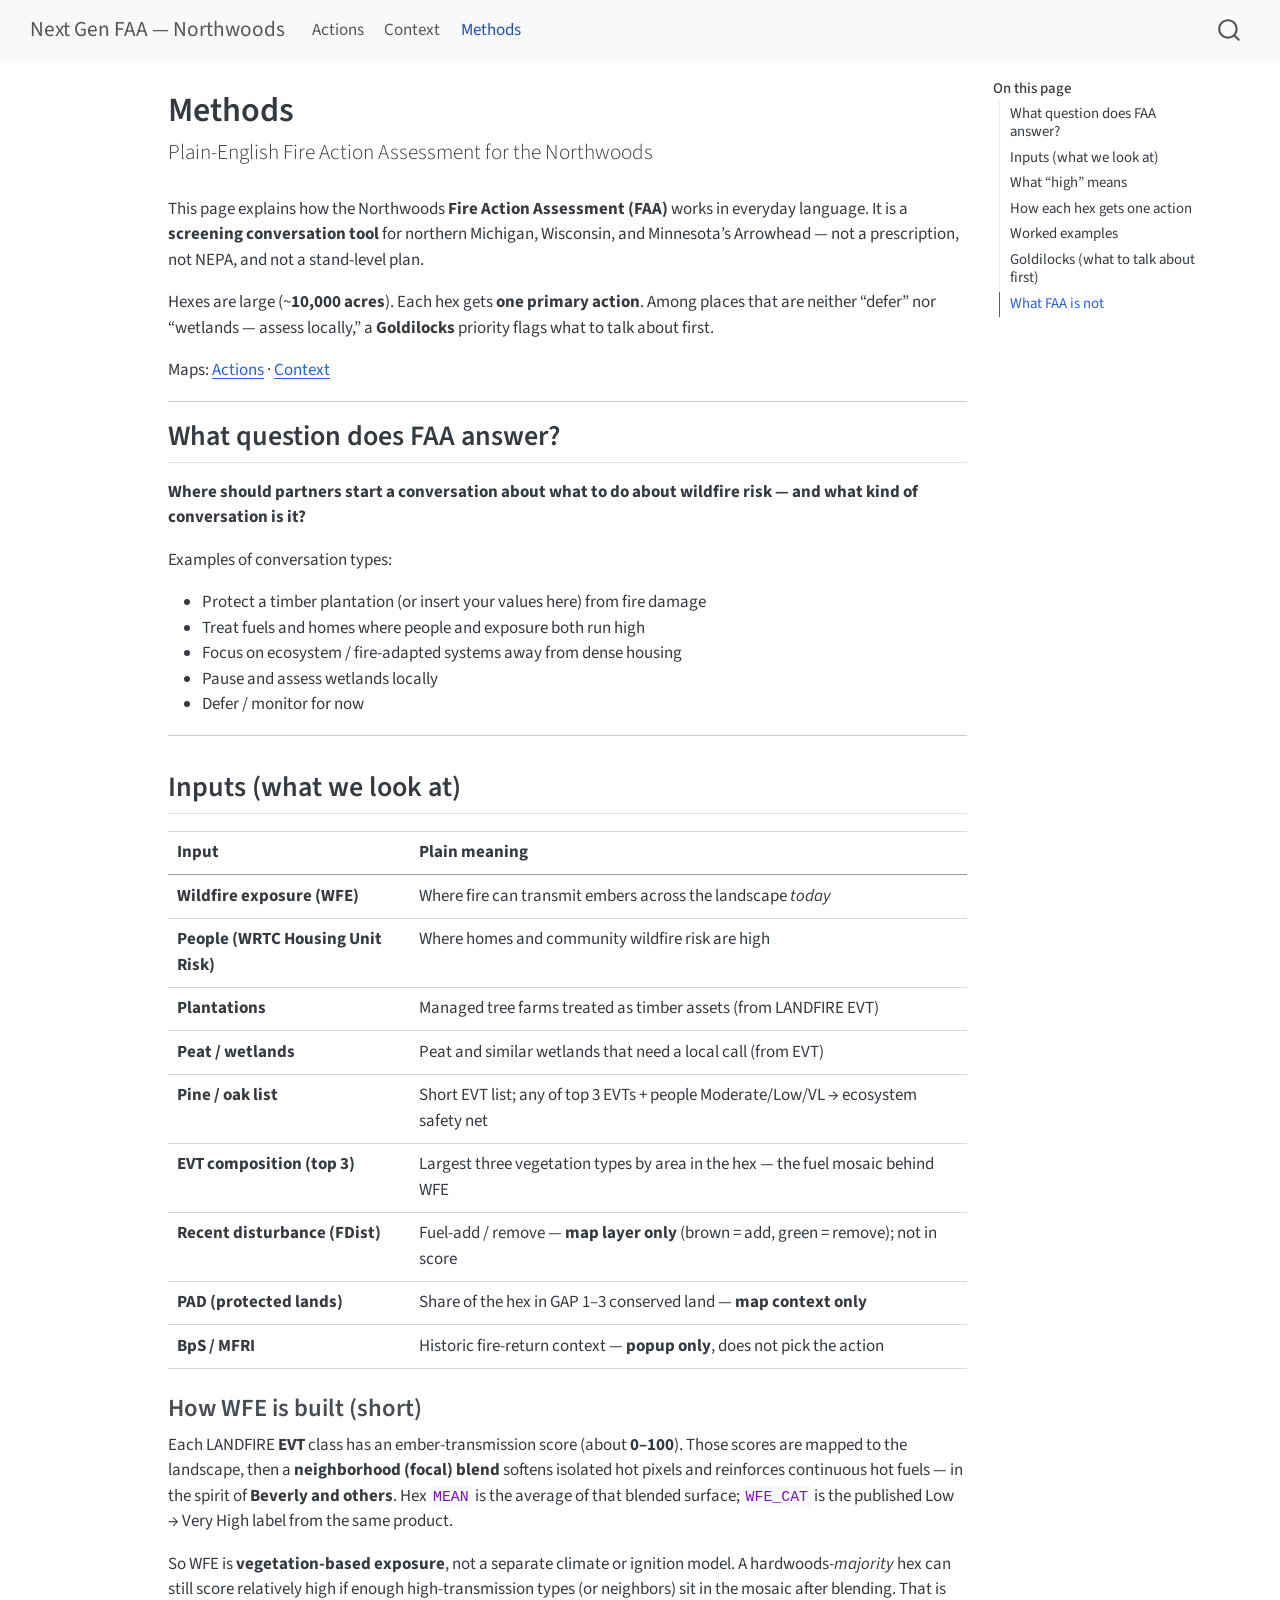
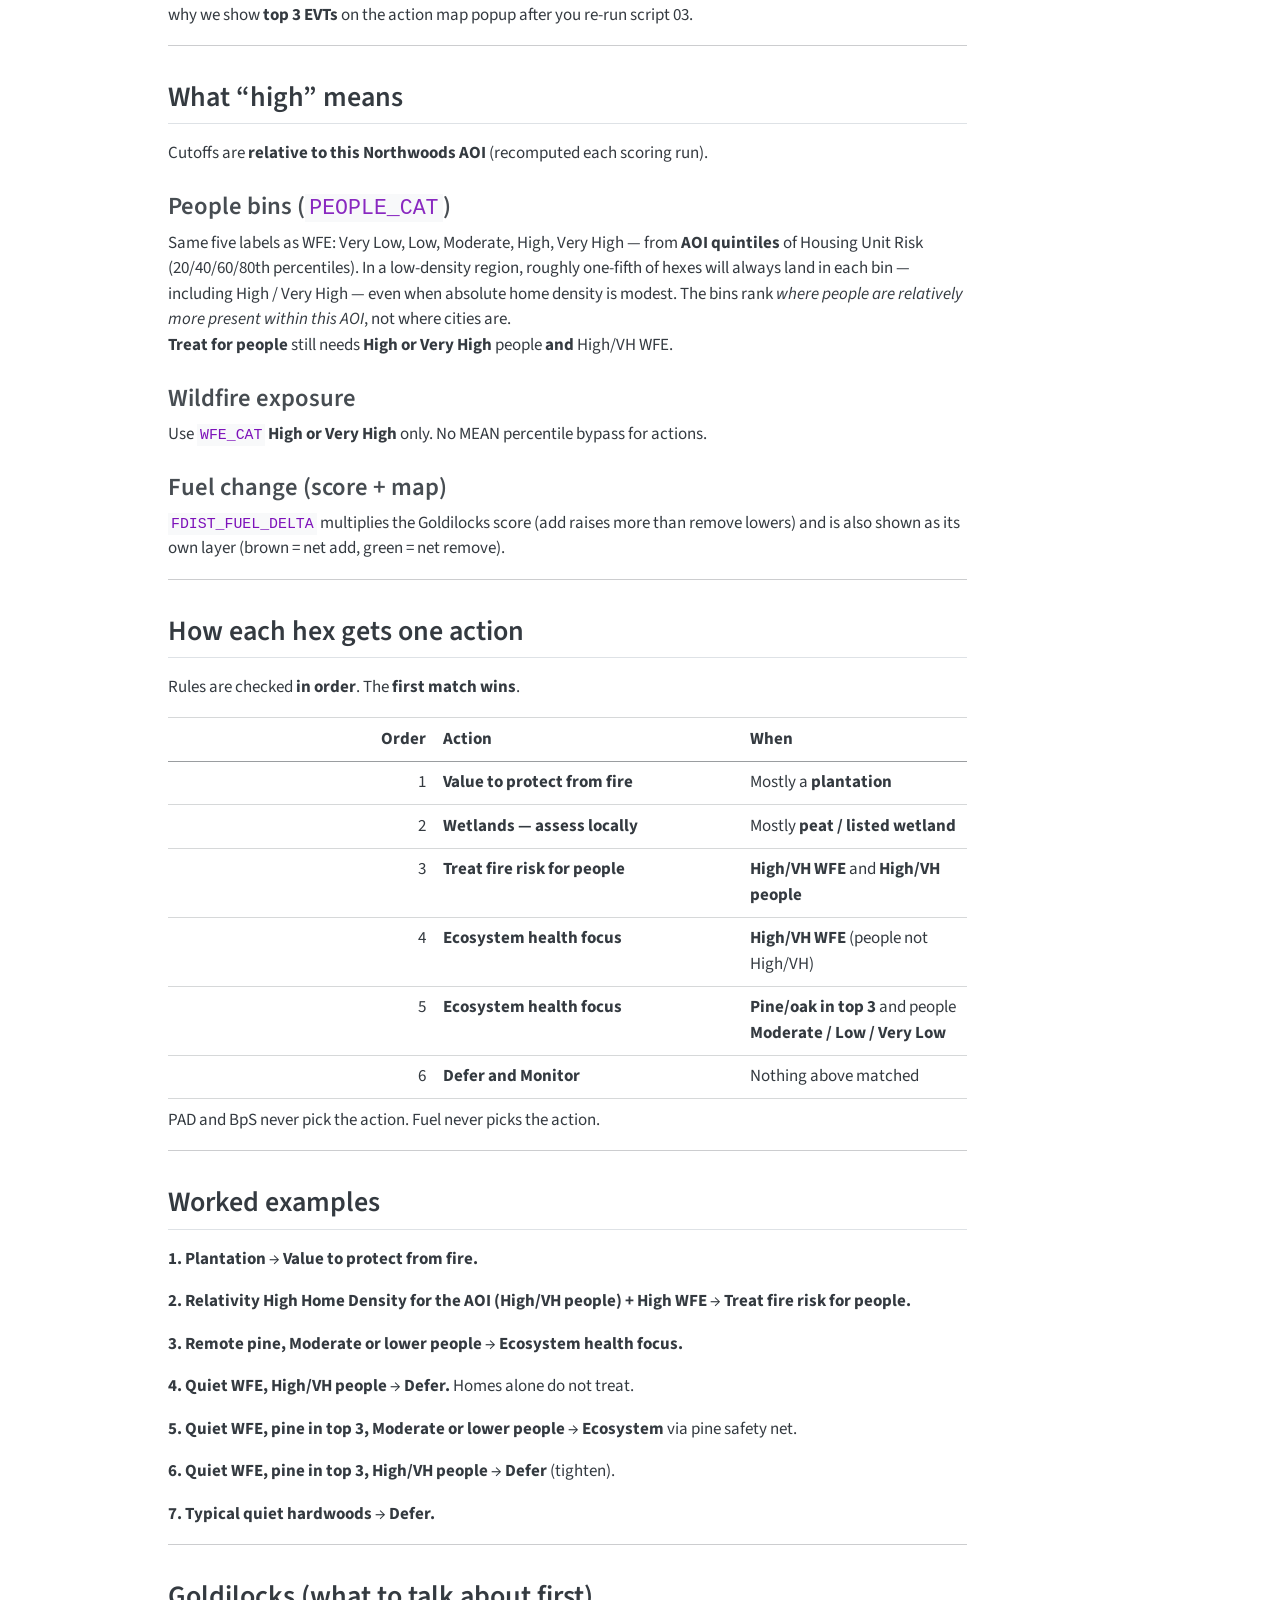
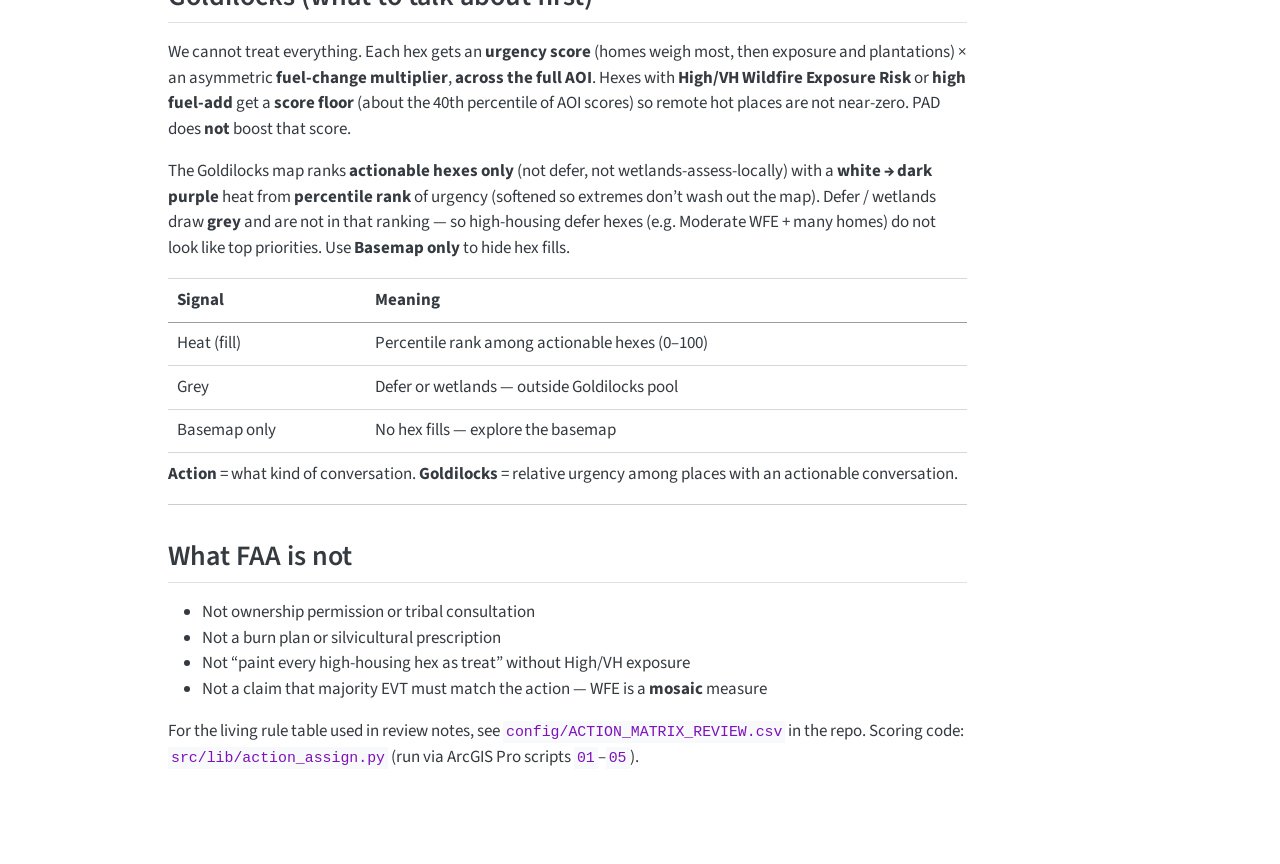
==== docs/methods.html @ 4092bc6d "reorganized so qmd are in root" ====
<!DOCTYPE html>
<html xmlns="http://www.w3.org/1999/xhtml" lang="en" xml:lang="en"><head>

<meta charset="utf-8">
<meta name="generator" content="quarto-1.6.42">

<meta name="viewport" content="width=device-width, initial-scale=1.0, user-scalable=yes">


<title>Methods – Next Gen FAA — Northwoods</title>
<style>
code{white-space: pre-wrap;}
span.smallcaps{font-variant: small-caps;}
div.columns{display: flex; gap: min(4vw, 1.5em);}
div.column{flex: auto; overflow-x: auto;}
div.hanging-indent{margin-left: 1.5em; text-indent: -1.5em;}
ul.task-list{list-style: none;}
ul.task-list li input[type="checkbox"] {
  width: 0.8em;
  margin: 0 0.8em 0.2em -1em; /* quarto-specific, see https://github.com/quarto-dev/quarto-cli/issues/4556 */ 
  vertical-align: middle;
}
</style>


<script src="site_libs/quarto-nav/quarto-nav.js"></script>
<script src="site_libs/quarto-nav/headroom.min.js"></script>
<script src="site_libs/clipboard/clipboard.min.js"></script>
<script src="site_libs/quarto-search/autocomplete.umd.js"></script>
<script src="site_libs/quarto-search/fuse.min.js"></script>
<script src="site_libs/quarto-search/quarto-search.js"></script>
<meta name="quarto:offset" content="./">
<script src="site_libs/quarto-html/quarto.js"></script>
<script src="site_libs/quarto-html/popper.min.js"></script>
<script src="site_libs/quarto-html/tippy.umd.min.js"></script>
<script src="site_libs/quarto-html/anchor.min.js"></script>
<link href="site_libs/quarto-html/tippy.css" rel="stylesheet">
<link href="site_libs/quarto-html/quarto-syntax-highlighting-2f5df379a58b258e96c21c0638c20c03.css" rel="stylesheet" id="quarto-text-highlighting-styles">
<script src="site_libs/bootstrap/bootstrap.min.js"></script>
<link href="site_libs/bootstrap/bootstrap-icons.css" rel="stylesheet">
<link href="site_libs/bootstrap/bootstrap-bfe3204ae6465dc13537b870931e3b84.min.css" rel="stylesheet" append-hash="true" id="quarto-bootstrap" data-mode="light">
<script id="quarto-search-options" type="application/json">{
  "location": "navbar",
  "copy-button": false,
  "collapse-after": 3,
  "panel-placement": "end",
  "type": "overlay",
  "limit": 50,
  "keyboard-shortcut": [
    "f",
    "/",
    "s"
  ],
  "show-item-context": false,
  "language": {
    "search-no-results-text": "No results",
    "search-matching-documents-text": "matching documents",
    "search-copy-link-title": "Copy link to search",
    "search-hide-matches-text": "Hide additional matches",
    "search-more-match-text": "more match in this document",
    "search-more-matches-text": "more matches in this document",
    "search-clear-button-title": "Clear",
    "search-text-placeholder": "",
    "search-detached-cancel-button-title": "Cancel",
    "search-submit-button-title": "Submit",
    "search-label": "Search"
  }
}</script>


<link rel="stylesheet" href="styles.css">
</head>

<body class="nav-fixed">

<div id="quarto-search-results"></div>
  <header id="quarto-header" class="headroom fixed-top">
    <nav class="navbar navbar-expand-lg " data-bs-theme="dark">
      <div class="navbar-container container-fluid">
      <div class="navbar-brand-container mx-auto">
    <a class="navbar-brand" href="./index.html">
    <span class="navbar-title">Next Gen FAA — Northwoods</span>
    </a>
  </div>
            <div id="quarto-search" class="" title="Search"></div>
          <button class="navbar-toggler" type="button" data-bs-toggle="collapse" data-bs-target="#navbarCollapse" aria-controls="navbarCollapse" role="menu" aria-expanded="false" aria-label="Toggle navigation" onclick="if (window.quartoToggleHeadroom) { window.quartoToggleHeadroom(); }">
  <span class="navbar-toggler-icon"></span>
</button>
          <div class="collapse navbar-collapse" id="navbarCollapse">
            <ul class="navbar-nav navbar-nav-scroll me-auto">
  <li class="nav-item">
    <a class="nav-link" href="./index.html"> 
<span class="menu-text">Actions</span></a>
  </li>  
  <li class="nav-item">
    <a class="nav-link" href="./context.html"> 
<span class="menu-text">Context</span></a>
  </li>  
  <li class="nav-item">
    <a class="nav-link active" href="./methods.html" aria-current="page"> 
<span class="menu-text">Methods</span></a>
  </li>  
</ul>
          </div> <!-- /navcollapse -->
            <div class="quarto-navbar-tools">
</div>
      </div> <!-- /container-fluid -->
    </nav>
</header>
<!-- content -->
<div id="quarto-content" class="quarto-container page-columns page-rows-contents page-layout-article page-navbar">
<!-- sidebar -->
<!-- margin-sidebar -->
    <div id="quarto-margin-sidebar" class="sidebar margin-sidebar">
        <nav id="TOC" role="doc-toc" class="toc-active">
    <h2 id="toc-title">On this page</h2>
   
  <ul class="collapse">
  <li><a href="#what-question-does-faa-answer" id="toc-what-question-does-faa-answer" class="nav-link active" data-scroll-target="#what-question-does-faa-answer">What question does FAA answer?</a></li>
  <li><a href="#inputs-what-we-look-at" id="toc-inputs-what-we-look-at" class="nav-link" data-scroll-target="#inputs-what-we-look-at">Inputs (what we look at)</a></li>
  <li><a href="#what-high-means" id="toc-what-high-means" class="nav-link" data-scroll-target="#what-high-means">What “high” means</a></li>
  <li><a href="#how-each-hex-gets-one-action" id="toc-how-each-hex-gets-one-action" class="nav-link" data-scroll-target="#how-each-hex-gets-one-action">How each hex gets one action</a></li>
  <li><a href="#worked-examples" id="toc-worked-examples" class="nav-link" data-scroll-target="#worked-examples">Worked examples</a></li>
  <li><a href="#goldilocks-what-to-talk-about-first" id="toc-goldilocks-what-to-talk-about-first" class="nav-link" data-scroll-target="#goldilocks-what-to-talk-about-first">Goldilocks (what to talk about first)</a></li>
  <li><a href="#what-faa-is-not" id="toc-what-faa-is-not" class="nav-link" data-scroll-target="#what-faa-is-not">What FAA is not</a></li>
  </ul>
</nav>
    </div>
<!-- main -->
<main class="content" id="quarto-document-content">

<header id="title-block-header" class="quarto-title-block default">
<div class="quarto-title">
<h1 class="title">Methods</h1>
<p class="subtitle lead">Plain-English Fire Action Assessment for the Northwoods</p>
</div>



<div class="quarto-title-meta">

    
  
    
  </div>
  


</header>


<p>This page explains how the Northwoods <strong>Fire Action Assessment (FAA)</strong> works in everyday language. It is a <strong>screening conversation tool</strong> for northern Michigan, Wisconsin, and Minnesota’s Arrowhead — not a prescription, not NEPA, and not a stand-level plan.</p>
<p>Hexes are large (~<strong>10,000 acres</strong>). Each hex gets <strong>one primary action</strong>. Among places that are neither “defer” nor “wetlands — assess locally,” a <strong>Goldilocks</strong> priority flags what to talk about first.</p>
<p>Maps: <a href="./index.html">Actions</a> · <a href="./context.html">Context</a></p>
<hr>
<section id="what-question-does-faa-answer" class="level2">
<h2 class="anchored" data-anchor-id="what-question-does-faa-answer">What question does FAA answer?</h2>
<p><strong>Where should partners start a conversation about what to do about wildfire risk — and what kind of conversation is it?</strong></p>
<p>Examples of conversation types:</p>
<ul>
<li>Protect a timber plantation (or insert your values here) from fire damage<br>
</li>
<li>Treat fuels and homes where people and exposure both run high<br>
</li>
<li>Focus on ecosystem / fire-adapted systems away from dense housing<br>
</li>
<li>Pause and assess wetlands locally<br>
</li>
<li>Defer / monitor for now</li>
</ul>
<hr>
</section>
<section id="inputs-what-we-look-at" class="level2">
<h2 class="anchored" data-anchor-id="inputs-what-we-look-at">Inputs (what we look at)</h2>
<table class="caption-top table">
<colgroup>
<col style="width: 30%">
<col style="width: 69%">
</colgroup>
<thead>
<tr class="header">
<th>Input</th>
<th>Plain meaning</th>
</tr>
</thead>
<tbody>
<tr class="odd">
<td><strong>Wildfire exposure (WFE)</strong></td>
<td>Where fire can transmit embers across the landscape <em>today</em></td>
</tr>
<tr class="even">
<td><strong>People (WRTC Housing Unit Risk)</strong></td>
<td>Where homes and community wildfire risk are high</td>
</tr>
<tr class="odd">
<td><strong>Plantations</strong></td>
<td>Managed tree farms treated as timber assets (from LANDFIRE EVT)</td>
</tr>
<tr class="even">
<td><strong>Peat / wetlands</strong></td>
<td>Peat and similar wetlands that need a local call (from EVT)</td>
</tr>
<tr class="odd">
<td><strong>Pine / oak list</strong></td>
<td>Short EVT list; any of top 3 EVTs + people Moderate/Low/VL → ecosystem safety net</td>
</tr>
<tr class="even">
<td><strong>EVT composition (top 3)</strong></td>
<td>Largest three vegetation types by area in the hex — the fuel mosaic behind WFE</td>
</tr>
<tr class="odd">
<td><strong>Recent disturbance (FDist)</strong></td>
<td>Fuel-add / remove — <strong>map layer only</strong> (brown = add, green = remove); not in score</td>
</tr>
<tr class="even">
<td><strong>PAD (protected lands)</strong></td>
<td>Share of the hex in GAP 1–3 conserved land — <strong>map context only</strong></td>
</tr>
<tr class="odd">
<td><strong>BpS / MFRI</strong></td>
<td>Historic fire-return context — <strong>popup only</strong>, does not pick the action</td>
</tr>
</tbody>
</table>
<section id="how-wfe-is-built-short" class="level3">
<h3 class="anchored" data-anchor-id="how-wfe-is-built-short">How WFE is built (short)</h3>
<p>Each LANDFIRE <strong>EVT</strong> class has an ember-transmission score (about <strong>0–100</strong>). Those scores are mapped to the landscape, then a <strong>neighborhood (focal) blend</strong> softens isolated hot pixels and reinforces continuous hot fuels — in the spirit of <strong>Beverly and others</strong>. Hex <strong><code>MEAN</code></strong> is the average of that blended surface; <strong><code>WFE_CAT</code></strong> is the published Low → Very High label from the same product.</p>
<p>So WFE is <strong>vegetation-based exposure</strong>, not a separate climate or ignition model. A hardwoods-<em>majority</em> hex can still score relatively high if enough high-transmission types (or neighbors) sit in the mosaic after blending. That is why we show <strong>top 3 EVTs</strong> on the action map popup after you re-run script 03.</p>
<hr>
</section>
</section>
<section id="what-high-means" class="level2">
<h2 class="anchored" data-anchor-id="what-high-means">What “high” means</h2>
<p>Cutoffs are <strong>relative to this Northwoods AOI</strong> (recomputed each scoring run).</p>
<section id="people-bins-people_cat" class="level3">
<h3 class="anchored" data-anchor-id="people-bins-people_cat">People bins (<code>PEOPLE_CAT</code>)</h3>
<p>Same five labels as WFE: Very Low, Low, Moderate, High, Very High — from <strong>AOI quintiles</strong> of Housing Unit Risk (20/40/60/80th percentiles). In a low-density region, roughly one-fifth of hexes will always land in each bin — including High / Very High — even when absolute home density is modest. The bins rank <em>where people are relatively more present within this AOI</em>, not where cities are.<br>
<strong>Treat for people</strong> still needs <strong>High or Very High</strong> people <strong>and</strong> High/VH WFE.</p>
</section>
<section id="wildfire-exposure" class="level3">
<h3 class="anchored" data-anchor-id="wildfire-exposure">Wildfire exposure</h3>
<p>Use <strong><code>WFE_CAT</code> High or Very High</strong> only. No MEAN percentile bypass for actions.</p>
</section>
<section id="fuel-change-score-map" class="level3">
<h3 class="anchored" data-anchor-id="fuel-change-score-map">Fuel change (score + map)</h3>
<p><code>FDIST_FUEL_DELTA</code> multiplies the Goldilocks score (add raises more than remove lowers) and is also shown as its own layer (brown = net add, green = net remove).</p>
<hr>
</section>
</section>
<section id="how-each-hex-gets-one-action" class="level2">
<h2 class="anchored" data-anchor-id="how-each-hex-gets-one-action">How each hex gets one action</h2>
<p>Rules are checked <strong>in order</strong>. The <strong>first match wins</strong>.</p>
<table class="caption-top table">
<colgroup>
<col style="width: 33%">
<col style="width: 38%">
<col style="width: 28%">
</colgroup>
<thead>
<tr class="header">
<th style="text-align: right;">Order</th>
<th>Action</th>
<th>When</th>
</tr>
</thead>
<tbody>
<tr class="odd">
<td style="text-align: right;">1</td>
<td><strong>Value to protect from fire</strong></td>
<td>Mostly a <strong>plantation</strong></td>
</tr>
<tr class="even">
<td style="text-align: right;">2</td>
<td><strong>Wetlands — assess locally</strong></td>
<td>Mostly <strong>peat / listed wetland</strong></td>
</tr>
<tr class="odd">
<td style="text-align: right;">3</td>
<td><strong>Treat fire risk for people</strong></td>
<td><strong>High/VH WFE</strong> and <strong>High/VH people</strong></td>
</tr>
<tr class="even">
<td style="text-align: right;">4</td>
<td><strong>Ecosystem health focus</strong></td>
<td><strong>High/VH WFE</strong> (people not High/VH)</td>
</tr>
<tr class="odd">
<td style="text-align: right;">5</td>
<td><strong>Ecosystem health focus</strong></td>
<td><strong>Pine/oak in top 3</strong> and people <strong>Moderate / Low / Very Low</strong></td>
</tr>
<tr class="even">
<td style="text-align: right;">6</td>
<td><strong>Defer and Monitor</strong></td>
<td>Nothing above matched</td>
</tr>
</tbody>
</table>
<p>PAD and BpS never pick the action. Fuel never picks the action.</p>
<hr>
</section>
<section id="worked-examples" class="level2">
<h2 class="anchored" data-anchor-id="worked-examples">Worked examples</h2>
<p><strong>1. Plantation</strong> → <strong>Value to protect from fire.</strong></p>
<p><strong>2. Relativity High Home Density for the AOI (High/VH people) + High WFE</strong> → <strong>Treat fire risk for people.</strong></p>
<p><strong>3. Remote pine, Moderate or lower people</strong> → <strong>Ecosystem health focus.</strong></p>
<p><strong>4. Quiet WFE, High/VH people</strong> → <strong>Defer.</strong> Homes alone do not treat.</p>
<p><strong>5. Quiet WFE, pine in top 3, Moderate or lower people</strong> → <strong>Ecosystem</strong> via pine safety net.</p>
<p><strong>6. Quiet WFE, pine in top 3, High/VH people</strong> → <strong>Defer</strong> (tighten).</p>
<p><strong>7. Typical quiet hardwoods</strong> → <strong>Defer.</strong></p>
<hr>
</section>
<section id="goldilocks-what-to-talk-about-first" class="level2">
<h2 class="anchored" data-anchor-id="goldilocks-what-to-talk-about-first">Goldilocks (what to talk about first)</h2>
<p>We cannot treat everything. Each hex gets an <strong>urgency score</strong> (homes weigh most, then exposure and plantations) × an asymmetric <strong>fuel-change multiplier</strong>, <strong>across the full AOI</strong>. Hexes with <strong>High/VH Wildfire Exposure Risk</strong> or <strong>high fuel-add</strong> get a <strong>score floor</strong> (about the 40th percentile of AOI scores) so remote hot places are not near-zero. PAD does <strong>not</strong> boost that score.</p>
<p>The Goldilocks map ranks <strong>actionable hexes only</strong> (not defer, not wetlands-assess-locally) with a <strong>white → dark purple</strong> heat from <strong>percentile rank</strong> of urgency (softened so extremes don’t wash out the map). Defer / wetlands draw <strong>grey</strong> and are not in that ranking — so high-housing defer hexes (e.g.&nbsp;Moderate WFE + many homes) do not look like top priorities. Use <strong>Basemap only</strong> to hide hex fills.</p>
<table class="caption-top table">
<thead>
<tr class="header">
<th>Signal</th>
<th>Meaning</th>
</tr>
</thead>
<tbody>
<tr class="odd">
<td>Heat (fill)</td>
<td>Percentile rank among actionable hexes (0–100)</td>
</tr>
<tr class="even">
<td>Grey</td>
<td>Defer or wetlands — outside Goldilocks pool</td>
</tr>
<tr class="odd">
<td>Basemap only</td>
<td>No hex fills — explore the basemap</td>
</tr>
</tbody>
</table>
<p><strong>Action</strong> = what kind of conversation. <strong>Goldilocks</strong> = relative urgency among places with an actionable conversation.</p>
<hr>
</section>
<section id="what-faa-is-not" class="level2">
<h2 class="anchored" data-anchor-id="what-faa-is-not">What FAA is not</h2>
<ul>
<li>Not ownership permission or tribal consultation<br>
</li>
<li>Not a burn plan or silvicultural prescription<br>
</li>
<li>Not “paint every high-housing hex as treat” without High/VH exposure<br>
</li>
<li>Not a claim that majority EVT must match the action — WFE is a <strong>mosaic</strong> measure</li>
</ul>
<p>For the living rule table used in review notes, see <code>config/ACTION_MATRIX_REVIEW.csv</code> in the repo. Scoring code: <code>src/lib/action_assign.py</code> (run via ArcGIS Pro scripts <code>01</code>–<code>05</code>).</p>


</section>

</main> <!-- /main -->
<script id="quarto-html-after-body" type="application/javascript">
window.document.addEventListener("DOMContentLoaded", function (event) {
  const toggleBodyColorMode = (bsSheetEl) => {
    const mode = bsSheetEl.getAttribute("data-mode");
    const bodyEl = window.document.querySelector("body");
    if (mode === "dark") {
      bodyEl.classList.add("quarto-dark");
      bodyEl.classList.remove("quarto-light");
    } else {
      bodyEl.classList.add("quarto-light");
      bodyEl.classList.remove("quarto-dark");
    }
  }
  const toggleBodyColorPrimary = () => {
    const bsSheetEl = window.document.querySelector("link#quarto-bootstrap");
    if (bsSheetEl) {
      toggleBodyColorMode(bsSheetEl);
    }
  }
  toggleBodyColorPrimary();  
  const icon = "";
  const anchorJS = new window.AnchorJS();
  anchorJS.options = {
    placement: 'right',
    icon: icon
  };
  anchorJS.add('.anchored');
  const isCodeAnnotation = (el) => {
    for (const clz of el.classList) {
      if (clz.startsWith('code-annotation-')) {                     
        return true;
      }
    }
    return false;
  }
  const onCopySuccess = function(e) {
    // button target
    const button = e.trigger;
    // don't keep focus
    button.blur();
    // flash "checked"
    button.classList.add('code-copy-button-checked');
    var currentTitle = button.getAttribute("title");
    button.setAttribute("title", "Copied!");
    let tooltip;
    if (window.bootstrap) {
      button.setAttribute("data-bs-toggle", "tooltip");
      button.setAttribute("data-bs-placement", "left");
      button.setAttribute("data-bs-title", "Copied!");
      tooltip = new bootstrap.Tooltip(button, 
        { trigger: "manual", 
          customClass: "code-copy-button-tooltip",
          offset: [0, -8]});
      tooltip.show();    
    }
    setTimeout(function() {
      if (tooltip) {
        tooltip.hide();
        button.removeAttribute("data-bs-title");
        button.removeAttribute("data-bs-toggle");
        button.removeAttribute("data-bs-placement");
      }
      button.setAttribute("title", currentTitle);
      button.classList.remove('code-copy-button-checked');
    }, 1000);
    // clear code selection
    e.clearSelection();
  }
  const getTextToCopy = function(trigger) {
      const codeEl = trigger.previousElementSibling.cloneNode(true);
      for (const childEl of codeEl.children) {
        if (isCodeAnnotation(childEl)) {
          childEl.remove();
        }
      }
      return codeEl.innerText;
  }
  const clipboard = new window.ClipboardJS('.code-copy-button:not([data-in-quarto-modal])', {
    text: getTextToCopy
  });
  clipboard.on('success', onCopySuccess);
  if (window.document.getElementById('quarto-embedded-source-code-modal')) {
    const clipboardModal = new window.ClipboardJS('.code-copy-button[data-in-quarto-modal]', {
      text: getTextToCopy,
      container: window.document.getElementById('quarto-embedded-source-code-modal')
    });
    clipboardModal.on('success', onCopySuccess);
  }
    var localhostRegex = new RegExp(/^(?:http|https):\/\/localhost\:?[0-9]*\//);
    var mailtoRegex = new RegExp(/^mailto:/);
      var filterRegex = new RegExp('/' + window.location.host + '/');
    var isInternal = (href) => {
        return filterRegex.test(href) || localhostRegex.test(href) || mailtoRegex.test(href);
    }
    // Inspect non-navigation links and adorn them if external
 	var links = window.document.querySelectorAll('a[href]:not(.nav-link):not(.navbar-brand):not(.toc-action):not(.sidebar-link):not(.sidebar-item-toggle):not(.pagination-link):not(.no-external):not([aria-hidden]):not(.dropdown-item):not(.quarto-navigation-tool):not(.about-link)');
    for (var i=0; i<links.length; i++) {
      const link = links[i];
      if (!isInternal(link.href)) {
        // undo the damage that might have been done by quarto-nav.js in the case of
        // links that we want to consider external
        if (link.dataset.originalHref !== undefined) {
          link.href = link.dataset.originalHref;
        }
      }
    }
  function tippyHover(el, contentFn, onTriggerFn, onUntriggerFn) {
    const config = {
      allowHTML: true,
      maxWidth: 500,
      delay: 100,
      arrow: false,
      appendTo: function(el) {
          return el.parentElement;
      },
      interactive: true,
      interactiveBorder: 10,
      theme: 'quarto',
      placement: 'bottom-start',
    };
    if (contentFn) {
      config.content = contentFn;
    }
    if (onTriggerFn) {
      config.onTrigger = onTriggerFn;
    }
    if (onUntriggerFn) {
      config.onUntrigger = onUntriggerFn;
    }
    window.tippy(el, config); 
  }
  const noterefs = window.document.querySelectorAll('a[role="doc-noteref"]');
  for (var i=0; i<noterefs.length; i++) {
    const ref = noterefs[i];
    tippyHover(ref, function() {
      // use id or data attribute instead here
      let href = ref.getAttribute('data-footnote-href') || ref.getAttribute('href');
      try { href = new URL(href).hash; } catch {}
      const id = href.replace(/^#\/?/, "");
      const note = window.document.getElementById(id);
      if (note) {
        return note.innerHTML;
      } else {
        return "";
      }
    });
  }
  const xrefs = window.document.querySelectorAll('a.quarto-xref');
  const processXRef = (id, note) => {
    // Strip column container classes
    const stripColumnClz = (el) => {
      el.classList.remove("page-full", "page-columns");
      if (el.children) {
        for (const child of el.children) {
          stripColumnClz(child);
        }
      }
    }
    stripColumnClz(note)
    if (id === null || id.startsWith('sec-')) {
      // Special case sections, only their first couple elements
      const container = document.createElement("div");
      if (note.children && note.children.length > 2) {
        container.appendChild(note.children[0].cloneNode(true));
        for (let i = 1; i < note.children.length; i++) {
          const child = note.children[i];
          if (child.tagName === "P" && child.innerText === "") {
            continue;
          } else {
            container.appendChild(child.cloneNode(true));
            break;
          }
        }
        if (window.Quarto?.typesetMath) {
          window.Quarto.typesetMath(container);
        }
        return container.innerHTML
      } else {
        if (window.Quarto?.typesetMath) {
          window.Quarto.typesetMath(note);
        }
        return note.innerHTML;
      }
    } else {
      // Remove any anchor links if they are present
      const anchorLink = note.querySelector('a.anchorjs-link');
      if (anchorLink) {
        anchorLink.remove();
      }
      if (window.Quarto?.typesetMath) {
        window.Quarto.typesetMath(note);
      }
      if (note.classList.contains("callout")) {
        return note.outerHTML;
      } else {
        return note.innerHTML;
      }
    }
  }
  for (var i=0; i<xrefs.length; i++) {
    const xref = xrefs[i];
    tippyHover(xref, undefined, function(instance) {
      instance.disable();
      let url = xref.getAttribute('href');
      let hash = undefined; 
      if (url.startsWith('#')) {
        hash = url;
      } else {
        try { hash = new URL(url).hash; } catch {}
      }
      if (hash) {
        const id = hash.replace(/^#\/?/, "");
        const note = window.document.getElementById(id);
        if (note !== null) {
          try {
            const html = processXRef(id, note.cloneNode(true));
            instance.setContent(html);
          } finally {
            instance.enable();
            instance.show();
          }
        } else {
          // See if we can fetch this
          fetch(url.split('#')[0])
          .then(res => res.text())
          .then(html => {
            const parser = new DOMParser();
            const htmlDoc = parser.parseFromString(html, "text/html");
            const note = htmlDoc.getElementById(id);
            if (note !== null) {
              const html = processXRef(id, note);
              instance.setContent(html);
            } 
          }).finally(() => {
            instance.enable();
            instance.show();
          });
        }
      } else {
        // See if we can fetch a full url (with no hash to target)
        // This is a special case and we should probably do some content thinning / targeting
        fetch(url)
        .then(res => res.text())
        .then(html => {
          const parser = new DOMParser();
          const htmlDoc = parser.parseFromString(html, "text/html");
          const note = htmlDoc.querySelector('main.content');
          if (note !== null) {
            // This should only happen for chapter cross references
            // (since there is no id in the URL)
            // remove the first header
            if (note.children.length > 0 && note.children[0].tagName === "HEADER") {
              note.children[0].remove();
            }
            const html = processXRef(null, note);
            instance.setContent(html);
          } 
        }).finally(() => {
          instance.enable();
          instance.show();
        });
      }
    }, function(instance) {
    });
  }
      let selectedAnnoteEl;
      const selectorForAnnotation = ( cell, annotation) => {
        let cellAttr = 'data-code-cell="' + cell + '"';
        let lineAttr = 'data-code-annotation="' +  annotation + '"';
        const selector = 'span[' + cellAttr + '][' + lineAttr + ']';
        return selector;
      }
      const selectCodeLines = (annoteEl) => {
        const doc = window.document;
        const targetCell = annoteEl.getAttribute("data-target-cell");
        const targetAnnotation = annoteEl.getAttribute("data-target-annotation");
        const annoteSpan = window.document.querySelector(selectorForAnnotation(targetCell, targetAnnotation));
        const lines = annoteSpan.getAttribute("data-code-lines").split(",");
        const lineIds = lines.map((line) => {
          return targetCell + "-" + line;
        })
        let top = null;
        let height = null;
        let parent = null;
        if (lineIds.length > 0) {
            //compute the position of the single el (top and bottom and make a div)
            const el = window.document.getElementById(lineIds[0]);
            top = el.offsetTop;
            height = el.offsetHeight;
            parent = el.parentElement.parentElement;
          if (lineIds.length > 1) {
            const lastEl = window.document.getElementById(lineIds[lineIds.length - 1]);
            const bottom = lastEl.offsetTop + lastEl.offsetHeight;
            height = bottom - top;
          }
          if (top !== null && height !== null && parent !== null) {
            // cook up a div (if necessary) and position it 
            let div = window.document.getElementById("code-annotation-line-highlight");
            if (div === null) {
              div = window.document.createElement("div");
              div.setAttribute("id", "code-annotation-line-highlight");
              div.style.position = 'absolute';
              parent.appendChild(div);
            }
            div.style.top = top - 2 + "px";
            div.style.height = height + 4 + "px";
            div.style.left = 0;
            let gutterDiv = window.document.getElementById("code-annotation-line-highlight-gutter");
            if (gutterDiv === null) {
              gutterDiv = window.document.createElement("div");
              gutterDiv.setAttribute("id", "code-annotation-line-highlight-gutter");
              gutterDiv.style.position = 'absolute';
              const codeCell = window.document.getElementById(targetCell);
              const gutter = codeCell.querySelector('.code-annotation-gutter');
              gutter.appendChild(gutterDiv);
            }
            gutterDiv.style.top = top - 2 + "px";
            gutterDiv.style.height = height + 4 + "px";
          }
          selectedAnnoteEl = annoteEl;
        }
      };
      const unselectCodeLines = () => {
        const elementsIds = ["code-annotation-line-highlight", "code-annotation-line-highlight-gutter"];
        elementsIds.forEach((elId) => {
          const div = window.document.getElementById(elId);
          if (div) {
            div.remove();
          }
        });
        selectedAnnoteEl = undefined;
      };
        // Handle positioning of the toggle
    window.addEventListener(
      "resize",
      throttle(() => {
        elRect = undefined;
        if (selectedAnnoteEl) {
          selectCodeLines(selectedAnnoteEl);
        }
      }, 10)
    );
    function throttle(fn, ms) {
    let throttle = false;
    let timer;
      return (...args) => {
        if(!throttle) { // first call gets through
            fn.apply(this, args);
            throttle = true;
        } else { // all the others get throttled
            if(timer) clearTimeout(timer); // cancel #2
            timer = setTimeout(() => {
              fn.apply(this, args);
              timer = throttle = false;
            }, ms);
        }
      };
    }
      // Attach click handler to the DT
      const annoteDls = window.document.querySelectorAll('dt[data-target-cell]');
      for (const annoteDlNode of annoteDls) {
        annoteDlNode.addEventListener('click', (event) => {
          const clickedEl = event.target;
          if (clickedEl !== selectedAnnoteEl) {
            unselectCodeLines();
            const activeEl = window.document.querySelector('dt[data-target-cell].code-annotation-active');
            if (activeEl) {
              activeEl.classList.remove('code-annotation-active');
            }
            selectCodeLines(clickedEl);
            clickedEl.classList.add('code-annotation-active');
          } else {
            // Unselect the line
            unselectCodeLines();
            clickedEl.classList.remove('code-annotation-active');
          }
        });
      }
  const findCites = (el) => {
    const parentEl = el.parentElement;
    if (parentEl) {
      const cites = parentEl.dataset.cites;
      if (cites) {
        return {
          el,
          cites: cites.split(' ')
        };
      } else {
        return findCites(el.parentElement)
      }
    } else {
      return undefined;
    }
  };
  var bibliorefs = window.document.querySelectorAll('a[role="doc-biblioref"]');
  for (var i=0; i<bibliorefs.length; i++) {
    const ref = bibliorefs[i];
    const citeInfo = findCites(ref);
    if (citeInfo) {
      tippyHover(citeInfo.el, function() {
        var popup = window.document.createElement('div');
        citeInfo.cites.forEach(function(cite) {
          var citeDiv = window.document.createElement('div');
          citeDiv.classList.add('hanging-indent');
          citeDiv.classList.add('csl-entry');
          var biblioDiv = window.document.getElementById('ref-' + cite);
          if (biblioDiv) {
            citeDiv.innerHTML = biblioDiv.innerHTML;
          }
          popup.appendChild(citeDiv);
        });
        return popup.innerHTML;
      });
    }
  }
});
</script>
</div> <!-- /content -->




</body></html>
---- docs/site_libs/quarto-html/tippy.css ----
.tippy-box[data-animation=fade][data-state=hidden]{opacity:0}[data-tippy-root]{max-width:calc(100vw - 10px)}.tippy-box{position:relative;background-color:#333;color:#fff;border-radius:4px;font-size:14px;line-height:1.4;white-space:normal;outline:0;transition-property:transform,visibility,opacity}.tippy-box[data-placement^=top]>.tippy-arrow{bottom:0}.tippy-box[data-placement^=top]>.tippy-arrow:before{bottom:-7px;left:0;border-width:8px 8px 0;border-top-color:initial;transform-origin:center top}.tippy-box[data-placement^=bottom]>.tippy-arrow{top:0}.tippy-box[data-placement^=bottom]>.tippy-arrow:before{top:-7px;left:0;border-width:0 8px 8px;border-bottom-color:initial;transform-origin:center bottom}.tippy-box[data-placement^=left]>.tippy-arrow{right:0}.tippy-box[data-placement^=left]>.tippy-arrow:before{border-width:8px 0 8px 8px;border-left-color:initial;right:-7px;transform-origin:center left}.tippy-box[data-placement^=right]>.tippy-arrow{left:0}.tippy-box[data-placement^=right]>.tippy-arrow:before{left:-7px;border-width:8px 8px 8px 0;border-right-color:initial;transform-origin:center right}.tippy-box[data-inertia][data-state=visible]{transition-timing-function:cubic-bezier(.54,1.5,.38,1.11)}.tippy-arrow{width:16px;height:16px;color:#333}.tippy-arrow:before{content:"";position:absolute;border-color:transparent;border-style:solid}.tippy-content{position:relative;padding:5px 9px;z-index:1}
---- docs/styles.css ----
/* Full-bleed map; no cramped article column */
.quarto-container,
main.content,
.page-columns .content {
  max-width: none !important;
}

/* Methods / article pages keep a readable measure */
body.page-columns.page-columns-article main.content,
.page-layout-article main.content {
  max-width: 48rem !important;
  margin-left: auto;
  margin-right: auto;
}

#map .cell-output-display,
.cell-output-display:has(.leaflet) {
  max-width: 100% !important;
  width: 100% !important;
}

.leaflet {
  width: 100% !important;
  height: 85vh !important;
  min-height: 620px;
  border-radius: 2px;
}

.leaflet-container {
  width: 100% !important;
  height: 85vh !important;
  font-family: system-ui, sans-serif;
}

/* Clearer layer-control “buttons” */
.leaflet-control-layers {
  border: 1px solid #ccc;
  border-radius: 4px;
  box-shadow: 0 1px 4px rgba(0, 0, 0, 0.15);
  padding: 0.35rem 0.5rem;
  font-size: 0.95rem;
}

.leaflet-control-layers-base label {
  display: block;
  padding: 0.2rem 0.15rem;
  cursor: pointer;
}

.legend {
  line-height: 1.35;
  font-size: 0.9rem;
}
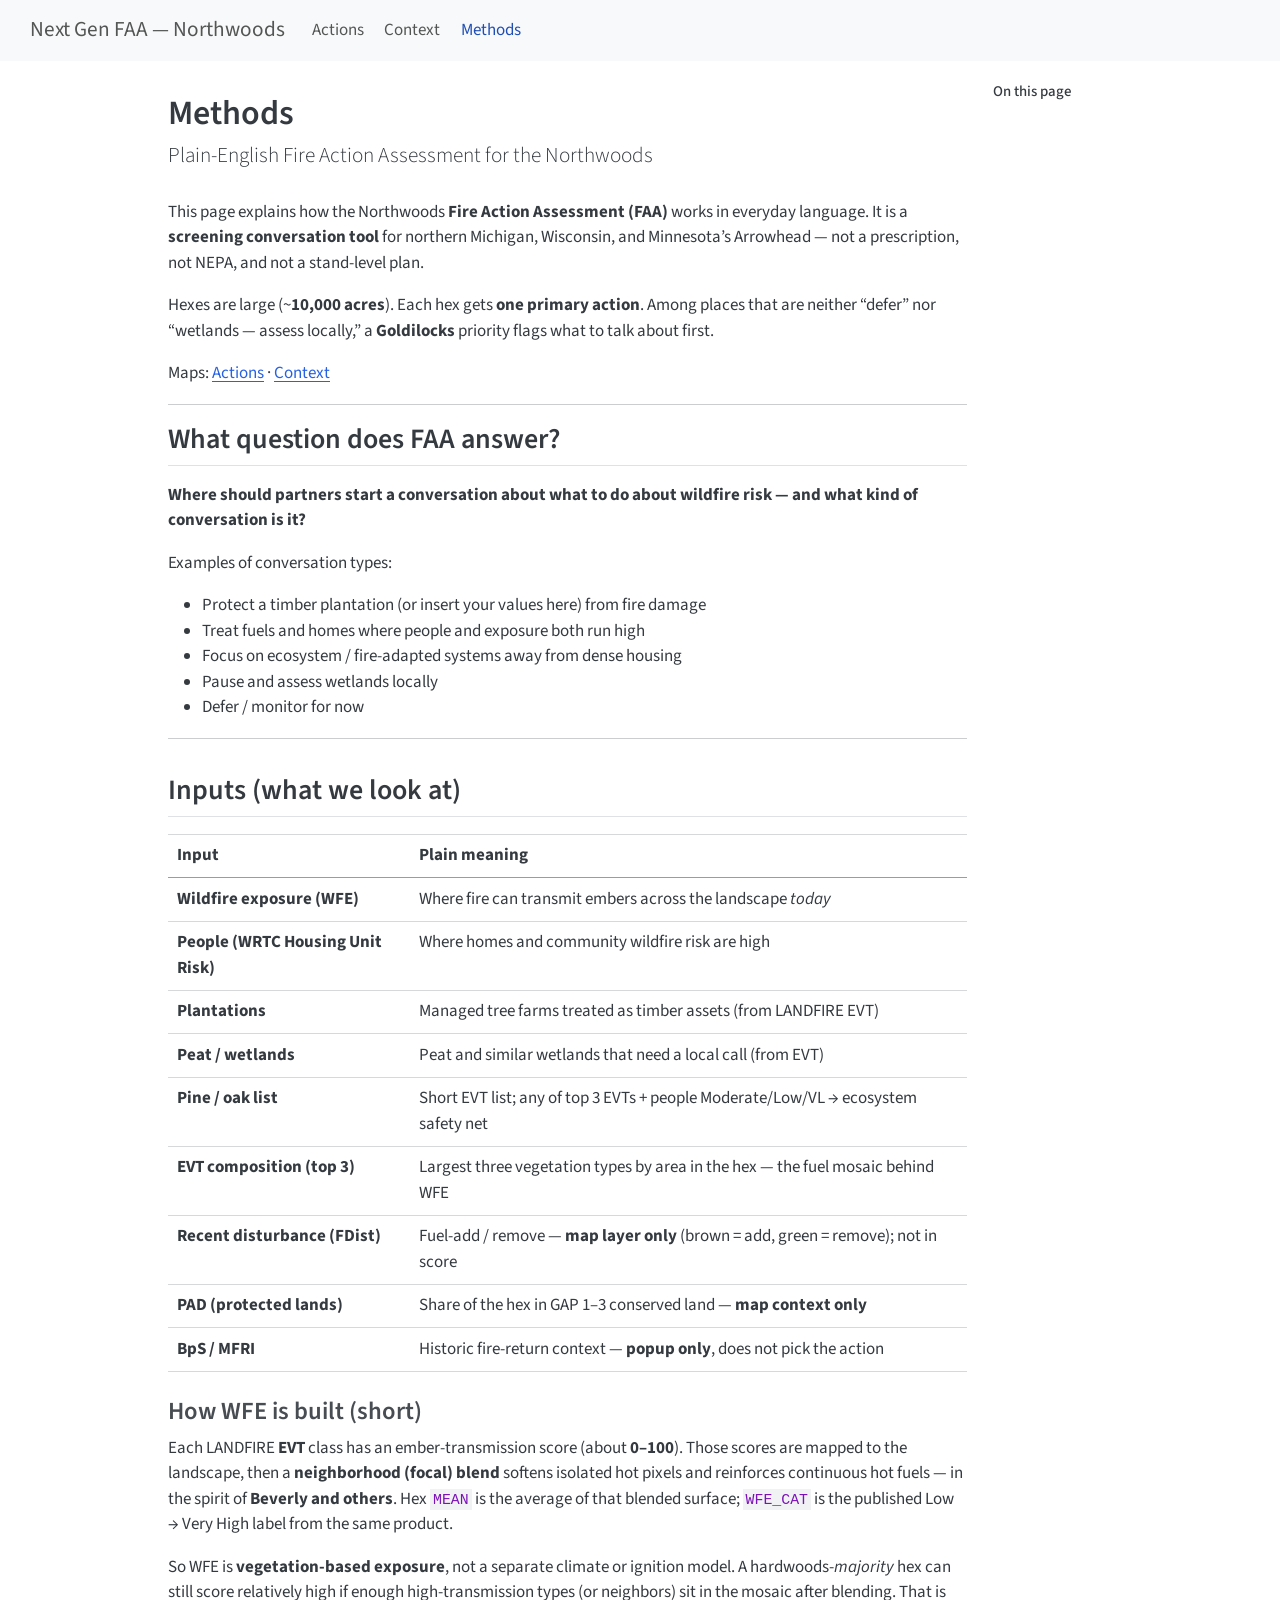
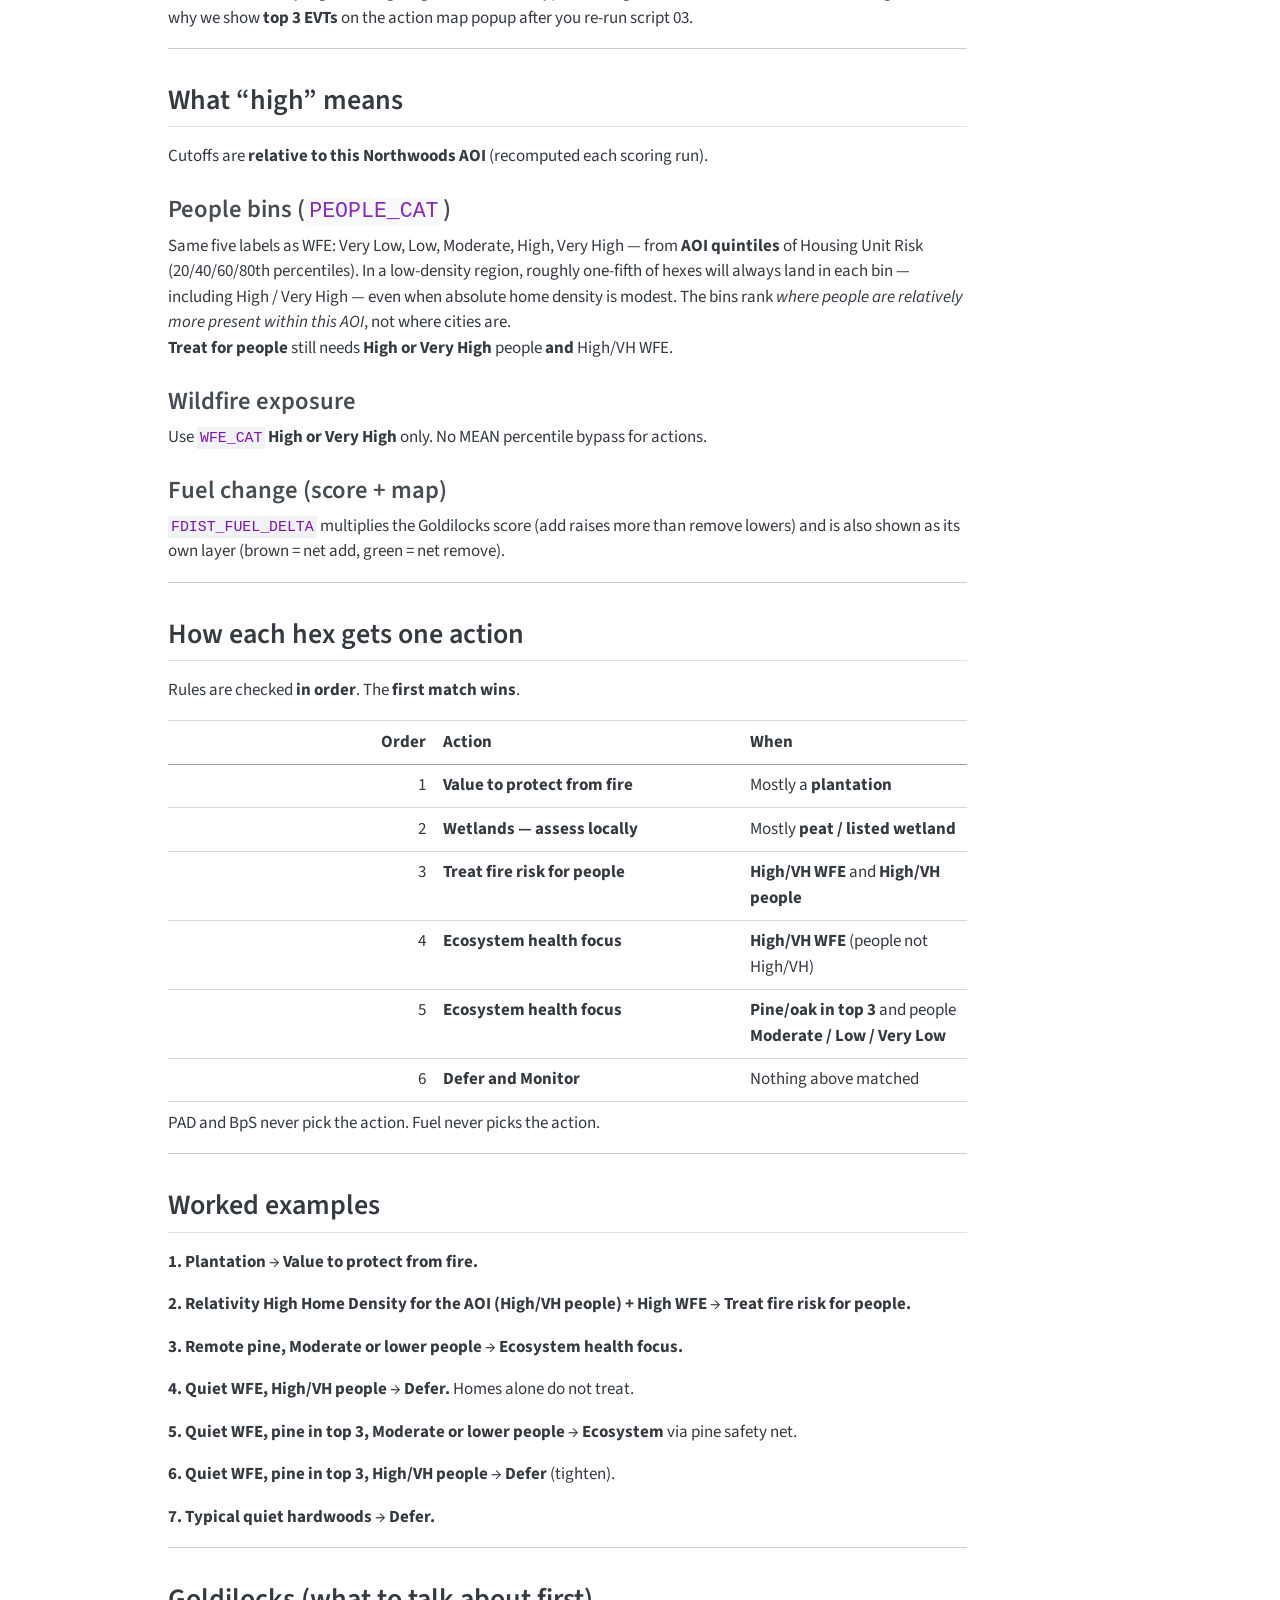
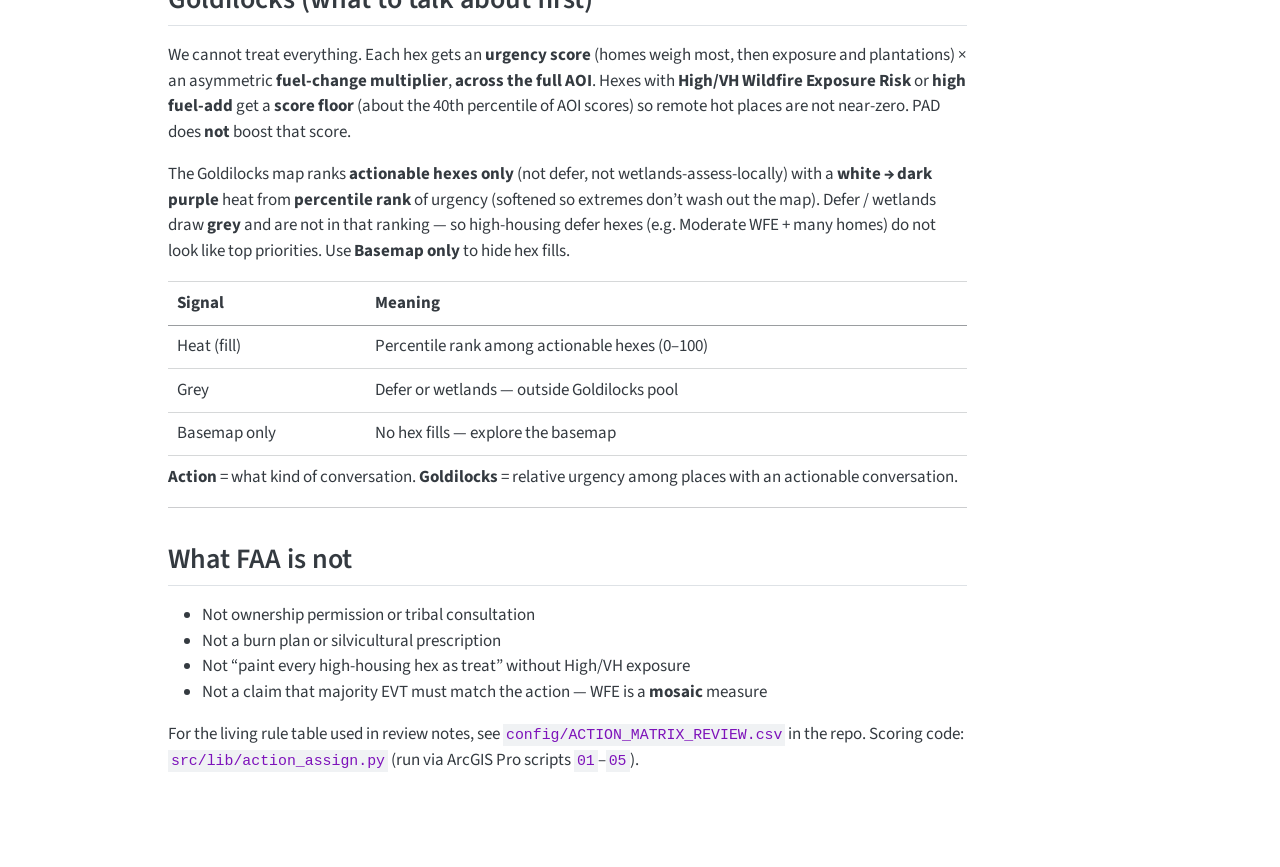
==== commit d98c1da0: "working on legend for context map" ====
--- a/docs/methods.html
+++ b/docs/methods.html
@@ -2,17 +2,23 @@
 <html xmlns="http://www.w3.org/1999/xhtml" lang="en" xml:lang="en"><head>
 
 <meta charset="utf-8">
-<meta name="generator" content="quarto-1.6.42">
+<meta name="generator" content="quarto-1.10.18">
 
 <meta name="viewport" content="width=device-width, initial-scale=1.0, user-scalable=yes">
 
 
 <title>Methods – Next Gen FAA — Northwoods</title>
 <style>
-code{white-space: pre-wrap;}
+/* Default styles provided by pandoc.
+** See https://pandoc.org/MANUAL.html#variables-for-html for config info.
+*/
 span.smallcaps{font-variant: small-caps;}
-div.columns{display: flex; gap: min(4vw, 1.5em);}
-div.column{flex: auto; overflow-x: auto;}
+div.columns{display: flex; gap: 1.5em;}
+div.column{flex: auto;}
+@media screen {
+div.columns{gap: min(4vw, 1.5em);}
+div.column{overflow-x: auto;}
+}
 div.hanging-indent{margin-left: 1.5em; text-indent: -1.5em;}
 ul.task-list{list-style: none;}
 ul.task-list li input[type="checkbox"] {
@@ -30,15 +36,16 @@
 <script src="site_libs/quarto-search/fuse.min.js"></script>
 <script src="site_libs/quarto-search/quarto-search.js"></script>
 <meta name="quarto:offset" content="./">
-<script src="site_libs/quarto-html/quarto.js"></script>
+<script src="site_libs/quarto-html/quarto.js" type="module"></script>
+<script src="site_libs/quarto-html/tabsets/tabsets.js" type="module"></script>
 <script src="site_libs/quarto-html/popper.min.js"></script>
 <script src="site_libs/quarto-html/tippy.umd.min.js"></script>
 <script src="site_libs/quarto-html/anchor.min.js"></script>
 <link href="site_libs/quarto-html/tippy.css" rel="stylesheet">
-<link href="site_libs/quarto-html/quarto-syntax-highlighting-2f5df379a58b258e96c21c0638c20c03.css" rel="stylesheet" id="quarto-text-highlighting-styles">
+<link href="site_libs/quarto-html/quarto-syntax-highlighting-64a204ab8560d761af7679ceaba22944.css" rel="stylesheet" id="quarto-text-highlighting-styles">
 <script src="site_libs/bootstrap/bootstrap.min.js"></script>
 <link href="site_libs/bootstrap/bootstrap-icons.css" rel="stylesheet">
-<link href="site_libs/bootstrap/bootstrap-bfe3204ae6465dc13537b870931e3b84.min.css" rel="stylesheet" append-hash="true" id="quarto-bootstrap" data-mode="light">
+<link href="site_libs/bootstrap/bootstrap-172ba59bd5e0b52282274ba0c0cc16fc.min.css" rel="stylesheet" append-hash="true" id="quarto-bootstrap" data-mode="light">
 <script id="quarto-search-options" type="application/json">{
   "location": "navbar",
   "copy-button": false,
@@ -71,7 +78,7 @@
 <link rel="stylesheet" href="styles.css">
 </head>
 
-<body class="nav-fixed">
+<body class="nav-fixed quarto-light">
 
 <div id="quarto-search-results"></div>
   <header id="quarto-header" class="headroom fixed-top">
@@ -357,236 +364,243 @@
 
 </main> <!-- /main -->
 <script id="quarto-html-after-body" type="application/javascript">
-window.document.addEventListener("DOMContentLoaded", function (event) {
-  const toggleBodyColorMode = (bsSheetEl) => {
-    const mode = bsSheetEl.getAttribute("data-mode");
-    const bodyEl = window.document.querySelector("body");
-    if (mode === "dark") {
-      bodyEl.classList.add("quarto-dark");
-      bodyEl.classList.remove("quarto-light");
-    } else {
-      bodyEl.classList.add("quarto-light");
-      bodyEl.classList.remove("quarto-dark");
-    }
-  }
-  const toggleBodyColorPrimary = () => {
-    const bsSheetEl = window.document.querySelector("link#quarto-bootstrap");
-    if (bsSheetEl) {
-      toggleBodyColorMode(bsSheetEl);
-    }
-  }
-  toggleBodyColorPrimary();  
-  const icon = "";
-  const anchorJS = new window.AnchorJS();
-  anchorJS.options = {
-    placement: 'right',
-    icon: icon
-  };
-  anchorJS.add('.anchored');
-  const isCodeAnnotation = (el) => {
-    for (const clz of el.classList) {
-      if (clz.startsWith('code-annotation-')) {                     
-        return true;
-      }
-    }
-    return false;
-  }
-  const onCopySuccess = function(e) {
-    // button target
-    const button = e.trigger;
-    // don't keep focus
-    button.blur();
-    // flash "checked"
-    button.classList.add('code-copy-button-checked');
-    var currentTitle = button.getAttribute("title");
-    button.setAttribute("title", "Copied!");
-    let tooltip;
-    if (window.bootstrap) {
-      button.setAttribute("data-bs-toggle", "tooltip");
-      button.setAttribute("data-bs-placement", "left");
-      button.setAttribute("data-bs-title", "Copied!");
-      tooltip = new bootstrap.Tooltip(button, 
-        { trigger: "manual", 
-          customClass: "code-copy-button-tooltip",
-          offset: [0, -8]});
-      tooltip.show();    
-    }
-    setTimeout(function() {
-      if (tooltip) {
-        tooltip.hide();
-        button.removeAttribute("data-bs-title");
-        button.removeAttribute("data-bs-toggle");
-        button.removeAttribute("data-bs-placement");
-      }
-      button.setAttribute("title", currentTitle);
-      button.classList.remove('code-copy-button-checked');
-    }, 1000);
-    // clear code selection
-    e.clearSelection();
-  }
-  const getTextToCopy = function(trigger) {
-      const codeEl = trigger.previousElementSibling.cloneNode(true);
+  window.document.addEventListener("DOMContentLoaded", function (event) {
+    const icon = "";
+    const anchorJS = new window.AnchorJS();
+    anchorJS.options = {
+      placement: 'right',
+      icon: icon
+    };
+    anchorJS.add('.anchored');
+    const isCodeAnnotation = (el) => {
+      for (const clz of el.classList) {
+        if (clz.startsWith('code-annotation-')) {                     
+          return true;
+        }
+      }
+      return false;
+    }
+    const onCopySuccess = function(e) {
+      // button target
+      const button = e.trigger;
+      // don't keep focus
+      button.blur();
+      // flash "checked"
+      button.classList.add('code-copy-button-checked');
+      var currentTitle = button.getAttribute("title");
+      button.setAttribute("title", "Copied!");
+      let tooltip;
+      if (window.bootstrap) {
+        button.setAttribute("data-bs-toggle", "tooltip");
+        button.setAttribute("data-bs-placement", "left");
+        button.setAttribute("data-bs-title", "Copied!");
+        tooltip = new bootstrap.Tooltip(button, 
+          { trigger: "manual", 
+            customClass: "code-copy-button-tooltip",
+            offset: [0, -8]});
+        tooltip.show();    
+      }
+      setTimeout(function() {
+        if (tooltip) {
+          tooltip.hide();
+          button.removeAttribute("data-bs-title");
+          button.removeAttribute("data-bs-toggle");
+          button.removeAttribute("data-bs-placement");
+        }
+        button.setAttribute("title", currentTitle);
+        button.classList.remove('code-copy-button-checked');
+      }, 1000);
+      // clear code selection
+      e.clearSelection();
+    }
+    const getTextToCopy = function(trigger) {
+      const outerScaffold = trigger.parentElement.cloneNode(true);
+      const codeEl = outerScaffold.querySelector('code');
       for (const childEl of codeEl.children) {
         if (isCodeAnnotation(childEl)) {
           childEl.remove();
         }
       }
       return codeEl.innerText;
-  }
-  const clipboard = new window.ClipboardJS('.code-copy-button:not([data-in-quarto-modal])', {
-    text: getTextToCopy
-  });
-  clipboard.on('success', onCopySuccess);
-  if (window.document.getElementById('quarto-embedded-source-code-modal')) {
-    const clipboardModal = new window.ClipboardJS('.code-copy-button[data-in-quarto-modal]', {
-      text: getTextToCopy,
-      container: window.document.getElementById('quarto-embedded-source-code-modal')
+    }
+    const clipboard = new window.ClipboardJS('.code-copy-button:not([data-in-quarto-modal])', {
+      text: getTextToCopy
     });
-    clipboardModal.on('success', onCopySuccess);
-  }
-    var localhostRegex = new RegExp(/^(?:http|https):\/\/localhost\:?[0-9]*\//);
-    var mailtoRegex = new RegExp(/^mailto:/);
-      var filterRegex = new RegExp('/' + window.location.host + '/');
-    var isInternal = (href) => {
-        return filterRegex.test(href) || localhostRegex.test(href) || mailtoRegex.test(href);
-    }
-    // Inspect non-navigation links and adorn them if external
- 	var links = window.document.querySelectorAll('a[href]:not(.nav-link):not(.navbar-brand):not(.toc-action):not(.sidebar-link):not(.sidebar-item-toggle):not(.pagination-link):not(.no-external):not([aria-hidden]):not(.dropdown-item):not(.quarto-navigation-tool):not(.about-link)');
-    for (var i=0; i<links.length; i++) {
-      const link = links[i];
-      if (!isInternal(link.href)) {
-        // undo the damage that might have been done by quarto-nav.js in the case of
-        // links that we want to consider external
-        if (link.dataset.originalHref !== undefined) {
-          link.href = link.dataset.originalHref;
-        }
-      }
-    }
-  function tippyHover(el, contentFn, onTriggerFn, onUntriggerFn) {
-    const config = {
-      allowHTML: true,
-      maxWidth: 500,
-      delay: 100,
-      arrow: false,
-      appendTo: function(el) {
-          return el.parentElement;
-      },
-      interactive: true,
-      interactiveBorder: 10,
-      theme: 'quarto',
-      placement: 'bottom-start',
-    };
-    if (contentFn) {
-      config.content = contentFn;
-    }
-    if (onTriggerFn) {
-      config.onTrigger = onTriggerFn;
-    }
-    if (onUntriggerFn) {
-      config.onUntrigger = onUntriggerFn;
-    }
-    window.tippy(el, config); 
-  }
-  const noterefs = window.document.querySelectorAll('a[role="doc-noteref"]');
-  for (var i=0; i<noterefs.length; i++) {
-    const ref = noterefs[i];
-    tippyHover(ref, function() {
-      // use id or data attribute instead here
-      let href = ref.getAttribute('data-footnote-href') || ref.getAttribute('href');
-      try { href = new URL(href).hash; } catch {}
-      const id = href.replace(/^#\/?/, "");
-      const note = window.document.getElementById(id);
-      if (note) {
-        return note.innerHTML;
+    clipboard.on('success', onCopySuccess);
+    if (window.document.getElementById('quarto-embedded-source-code-modal')) {
+      const clipboardModal = new window.ClipboardJS('.code-copy-button[data-in-quarto-modal]', {
+        text: getTextToCopy,
+        container: window.document.getElementById('quarto-embedded-source-code-modal')
+      });
+      clipboardModal.on('success', onCopySuccess);
+    }
+      var localhostRegex = new RegExp(/^(?:http|https):\/\/localhost\:?[0-9]*\//);
+      var mailtoRegex = new RegExp(/^mailto:/);
+        var filterRegex = new RegExp('/' + window.location.host + '/');
+      var isInternal = (href) => {
+          return filterRegex.test(href) || localhostRegex.test(href) || mailtoRegex.test(href);
+      }
+      // Inspect non-navigation links and adorn them if external
+     var links = window.document.querySelectorAll('a[href]:not(.nav-link):not(.navbar-brand):not(.toc-action):not(.sidebar-link):not(.sidebar-item-toggle):not(.pagination-link):not(.no-external):not([aria-hidden]):not(.dropdown-item):not(.quarto-navigation-tool):not(.about-link)');
+      for (var i=0; i<links.length; i++) {
+        const link = links[i];
+        if (!isInternal(link.href)) {
+          // undo the damage that might have been done by quarto-nav.js in the case of
+          // links that we want to consider external
+          if (link.dataset.originalHref !== undefined) {
+            link.href = link.dataset.originalHref;
+          }
+        }
+      }
+    function tippyHover(el, contentFn, onTriggerFn, onUntriggerFn) {
+      const config = {
+        allowHTML: true,
+        maxWidth: 500,
+        delay: 100,
+        arrow: false,
+        appendTo: function(el) {
+            return el.parentElement;
+        },
+        interactive: true,
+        interactiveBorder: 10,
+        theme: 'quarto',
+        placement: 'bottom-start',
+      };
+      if (contentFn) {
+        config.content = contentFn;
+      }
+      if (onTriggerFn) {
+        config.onTrigger = onTriggerFn;
+      }
+      if (onUntriggerFn) {
+        config.onUntrigger = onUntriggerFn;
+      }
+      window.tippy(el, config); 
+    }
+    const noterefs = window.document.querySelectorAll('a[role="doc-noteref"]');
+    for (var i=0; i<noterefs.length; i++) {
+      const ref = noterefs[i];
+      tippyHover(ref, function() {
+        // use id or data attribute instead here
+        let href = ref.getAttribute('data-footnote-href') || ref.getAttribute('href');
+        try { href = new URL(href).hash; } catch {}
+        const id = href.replace(/^#\/?/, "");
+        const note = window.document.getElementById(id);
+        if (note) {
+          return note.innerHTML;
+        } else {
+          return "";
+        }
+      });
+    }
+    const xrefs = window.document.querySelectorAll('a.quarto-xref');
+    const processXRef = (id, note) => {
+      // Strip column container classes
+      const stripColumnClz = (el) => {
+        el.classList.remove("page-full", "page-columns");
+        if (el.children) {
+          for (const child of el.children) {
+            stripColumnClz(child);
+          }
+        }
+      }
+      stripColumnClz(note)
+      if (id === null || id.startsWith('sec-')) {
+        // Special case sections, only their first couple elements
+        const container = document.createElement("div");
+        if (note.children && note.children.length > 2) {
+          container.appendChild(note.children[0].cloneNode(true));
+          for (let i = 1; i < note.children.length; i++) {
+            const child = note.children[i];
+            if (child.tagName === "P" && child.innerText === "") {
+              continue;
+            } else {
+              container.appendChild(child.cloneNode(true));
+              break;
+            }
+          }
+          if (window.Quarto?.typesetMath) {
+            window.Quarto.typesetMath(container);
+          }
+          return container.innerHTML
+        } else {
+          if (window.Quarto?.typesetMath) {
+            window.Quarto.typesetMath(note);
+          }
+          return note.innerHTML;
+        }
       } else {
-        return "";
-      }
-    });
-  }
-  const xrefs = window.document.querySelectorAll('a.quarto-xref');
-  const processXRef = (id, note) => {
-    // Strip column container classes
-    const stripColumnClz = (el) => {
-      el.classList.remove("page-full", "page-columns");
-      if (el.children) {
-        for (const child of el.children) {
-          stripColumnClz(child);
-        }
-      }
-    }
-    stripColumnClz(note)
-    if (id === null || id.startsWith('sec-')) {
-      // Special case sections, only their first couple elements
-      const container = document.createElement("div");
-      if (note.children && note.children.length > 2) {
-        container.appendChild(note.children[0].cloneNode(true));
-        for (let i = 1; i < note.children.length; i++) {
-          const child = note.children[i];
-          if (child.tagName === "P" && child.innerText === "") {
-            continue;
-          } else {
-            container.appendChild(child.cloneNode(true));
-            break;
-          }
-        }
-        if (window.Quarto?.typesetMath) {
-          window.Quarto.typesetMath(container);
-        }
-        return container.innerHTML
-      } else {
+        // Remove any anchor links if they are present
+        const anchorLink = note.querySelector('a.anchorjs-link');
+        if (anchorLink) {
+          anchorLink.remove();
+        }
         if (window.Quarto?.typesetMath) {
           window.Quarto.typesetMath(note);
         }
-        return note.innerHTML;
-      }
-    } else {
-      // Remove any anchor links if they are present
-      const anchorLink = note.querySelector('a.anchorjs-link');
-      if (anchorLink) {
-        anchorLink.remove();
-      }
-      if (window.Quarto?.typesetMath) {
-        window.Quarto.typesetMath(note);
-      }
-      if (note.classList.contains("callout")) {
-        return note.outerHTML;
-      } else {
-        return note.innerHTML;
-      }
-    }
-  }
-  for (var i=0; i<xrefs.length; i++) {
-    const xref = xrefs[i];
-    tippyHover(xref, undefined, function(instance) {
-      instance.disable();
-      let url = xref.getAttribute('href');
-      let hash = undefined; 
-      if (url.startsWith('#')) {
-        hash = url;
-      } else {
-        try { hash = new URL(url).hash; } catch {}
-      }
-      if (hash) {
-        const id = hash.replace(/^#\/?/, "");
-        const note = window.document.getElementById(id);
-        if (note !== null) {
-          try {
-            const html = processXRef(id, note.cloneNode(true));
-            instance.setContent(html);
-          } finally {
-            instance.enable();
-            instance.show();
-          }
+        if (note.classList.contains("callout")) {
+          return note.outerHTML;
         } else {
-          // See if we can fetch this
-          fetch(url.split('#')[0])
+          return note.innerHTML;
+        }
+      }
+    }
+    for (var i=0; i<xrefs.length; i++) {
+      const xref = xrefs[i];
+      tippyHover(xref, undefined, function(instance) {
+        instance.disable();
+        let url = xref.getAttribute('href');
+        let hash = undefined; 
+        if (url.startsWith('#')) {
+          hash = url;
+        } else {
+          try { hash = new URL(url).hash; } catch {}
+        }
+        if (hash) {
+          const id = hash.replace(/^#\/?/, "");
+          const note = window.document.getElementById(id);
+          if (note !== null) {
+            try {
+              const html = processXRef(id, note.cloneNode(true));
+              instance.setContent(html);
+            } finally {
+              instance.enable();
+              instance.show();
+            }
+          } else {
+            // See if we can fetch this
+            fetch(url.split('#')[0])
+            .then(res => res.text())
+            .then(html => {
+              const parser = new DOMParser();
+              const htmlDoc = parser.parseFromString(html, "text/html");
+              const note = htmlDoc.getElementById(id);
+              if (note !== null) {
+                const html = processXRef(id, note);
+                instance.setContent(html);
+              } 
+            }).finally(() => {
+              instance.enable();
+              instance.show();
+            });
+          }
+        } else {
+          // See if we can fetch a full url (with no hash to target)
+          // This is a special case and we should probably do some content thinning / targeting
+          fetch(url)
           .then(res => res.text())
           .then(html => {
             const parser = new DOMParser();
             const htmlDoc = parser.parseFromString(html, "text/html");
-            const note = htmlDoc.getElementById(id);
+            const note = htmlDoc.querySelector('main.content');
             if (note !== null) {
-              const html = processXRef(id, note);
+              // This should only happen for chapter cross references
+              // (since there is no id in the URL)
+              // remove the first header
+              if (note.children.length > 0 && note.children[0].tagName === "HEADER") {
+                note.children[0].remove();
+              }
+              const html = processXRef(null, note);
               instance.setContent(html);
             } 
           }).finally(() => {
@@ -594,185 +608,161 @@
             instance.show();
           });
         }
+      }, function(instance) {
+      });
+    }
+        let selectedAnnoteEl;
+        const selectorForAnnotation = ( cell, annotation) => {
+          let cellAttr = 'data-code-cell="' + cell + '"';
+          let lineAttr = 'data-code-annotation="' +  annotation + '"';
+          const selector = 'span[' + cellAttr + '][' + lineAttr + ']';
+          return selector;
+        }
+        const selectCodeLines = (annoteEl) => {
+          const doc = window.document;
+          const targetCell = annoteEl.getAttribute("data-target-cell");
+          const targetAnnotation = annoteEl.getAttribute("data-target-annotation");
+          const annoteSpan = window.document.querySelector(selectorForAnnotation(targetCell, targetAnnotation));
+          const lines = annoteSpan.getAttribute("data-code-lines").split(",");
+          const lineIds = lines.map((line) => {
+            return targetCell + "-" + line;
+          })
+          let top = null;
+          let height = null;
+          let parent = null;
+          if (lineIds.length > 0) {
+              //compute the position of the single el (top and bottom and make a div)
+              const el = window.document.getElementById(lineIds[0]);
+              top = el.offsetTop;
+              height = el.offsetHeight;
+              parent = el.parentElement.parentElement;
+            if (lineIds.length > 1) {
+              const lastEl = window.document.getElementById(lineIds[lineIds.length - 1]);
+              const bottom = lastEl.offsetTop + lastEl.offsetHeight;
+              height = bottom - top;
+            }
+            if (top !== null && height !== null && parent !== null) {
+              // cook up a div (if necessary) and position it 
+              let div = window.document.getElementById("code-annotation-line-highlight");
+              if (div === null) {
+                div = window.document.createElement("div");
+                div.setAttribute("id", "code-annotation-line-highlight");
+                div.style.position = 'absolute';
+                parent.appendChild(div);
+              }
+              div.style.top = top - 2 + "px";
+              div.style.height = height + 4 + "px";
+              div.style.left = 0;
+              let gutterDiv = window.document.getElementById("code-annotation-line-highlight-gutter");
+              if (gutterDiv === null) {
+                gutterDiv = window.document.createElement("div");
+                gutterDiv.setAttribute("id", "code-annotation-line-highlight-gutter");
+                gutterDiv.style.position = 'absolute';
+                const codeCell = window.document.getElementById(targetCell);
+                const gutter = codeCell.querySelector('.code-annotation-gutter');
+                gutter.appendChild(gutterDiv);
+              }
+              gutterDiv.style.top = top - 2 + "px";
+              gutterDiv.style.height = height + 4 + "px";
+            }
+            selectedAnnoteEl = annoteEl;
+          }
+        };
+        const unselectCodeLines = () => {
+          const elementsIds = ["code-annotation-line-highlight", "code-annotation-line-highlight-gutter"];
+          elementsIds.forEach((elId) => {
+            const div = window.document.getElementById(elId);
+            if (div) {
+              div.remove();
+            }
+          });
+          selectedAnnoteEl = undefined;
+        };
+          // Handle positioning of the toggle
+      window.addEventListener(
+        "resize",
+        throttle(() => {
+          elRect = undefined;
+          if (selectedAnnoteEl) {
+            selectCodeLines(selectedAnnoteEl);
+          }
+        }, 10)
+      );
+      function throttle(fn, ms) {
+      let throttle = false;
+      let timer;
+        return (...args) => {
+          if(!throttle) { // first call gets through
+              fn.apply(this, args);
+              throttle = true;
+          } else { // all the others get throttled
+              if(timer) clearTimeout(timer); // cancel #2
+              timer = setTimeout(() => {
+                fn.apply(this, args);
+                timer = throttle = false;
+              }, ms);
+          }
+        };
+      }
+        // Attach click handler to the DT
+        const annoteDls = window.document.querySelectorAll('dt[data-target-cell]');
+        for (const annoteDlNode of annoteDls) {
+          annoteDlNode.addEventListener('click', (event) => {
+            const clickedEl = event.target;
+            if (clickedEl !== selectedAnnoteEl) {
+              unselectCodeLines();
+              const activeEl = window.document.querySelector('dt[data-target-cell].code-annotation-active');
+              if (activeEl) {
+                activeEl.classList.remove('code-annotation-active');
+              }
+              selectCodeLines(clickedEl);
+              clickedEl.classList.add('code-annotation-active');
+            } else {
+              // Unselect the line
+              unselectCodeLines();
+              clickedEl.classList.remove('code-annotation-active');
+            }
+          });
+        }
+    const findCites = (el) => {
+      const parentEl = el.parentElement;
+      if (parentEl) {
+        const cites = parentEl.dataset.cites;
+        if (cites) {
+          return {
+            el,
+            cites: cites.split(' ')
+          };
+        } else {
+          return findCites(el.parentElement)
+        }
       } else {
-        // See if we can fetch a full url (with no hash to target)
-        // This is a special case and we should probably do some content thinning / targeting
-        fetch(url)
-        .then(res => res.text())
-        .then(html => {
-          const parser = new DOMParser();
-          const htmlDoc = parser.parseFromString(html, "text/html");
-          const note = htmlDoc.querySelector('main.content');
-          if (note !== null) {
-            // This should only happen for chapter cross references
-            // (since there is no id in the URL)
-            // remove the first header
-            if (note.children.length > 0 && note.children[0].tagName === "HEADER") {
-              note.children[0].remove();
+        return undefined;
+      }
+    };
+    var bibliorefs = window.document.querySelectorAll('a[role="doc-biblioref"]');
+    for (var i=0; i<bibliorefs.length; i++) {
+      const ref = bibliorefs[i];
+      const citeInfo = findCites(ref);
+      if (citeInfo) {
+        tippyHover(citeInfo.el, function() {
+          var popup = window.document.createElement('div');
+          citeInfo.cites.forEach(function(cite) {
+            var citeDiv = window.document.createElement('div');
+            citeDiv.classList.add('hanging-indent');
+            citeDiv.classList.add('csl-entry');
+            var biblioDiv = window.document.getElementById('ref-' + cite);
+            if (biblioDiv) {
+              citeDiv.innerHTML = biblioDiv.innerHTML;
             }
-            const html = processXRef(null, note);
-            instance.setContent(html);
-          } 
-        }).finally(() => {
-          instance.enable();
-          instance.show();
+            popup.appendChild(citeDiv);
+          });
+          return popup.innerHTML;
         });
       }
-    }, function(instance) {
-    });
-  }
-      let selectedAnnoteEl;
-      const selectorForAnnotation = ( cell, annotation) => {
-        let cellAttr = 'data-code-cell="' + cell + '"';
-        let lineAttr = 'data-code-annotation="' +  annotation + '"';
-        const selector = 'span[' + cellAttr + '][' + lineAttr + ']';
-        return selector;
-      }
-      const selectCodeLines = (annoteEl) => {
-        const doc = window.document;
-        const targetCell = annoteEl.getAttribute("data-target-cell");
-        const targetAnnotation = annoteEl.getAttribute("data-target-annotation");
-        const annoteSpan = window.document.querySelector(selectorForAnnotation(targetCell, targetAnnotation));
-        const lines = annoteSpan.getAttribute("data-code-lines").split(",");
-        const lineIds = lines.map((line) => {
-          return targetCell + "-" + line;
-        })
-        let top = null;
-        let height = null;
-        let parent = null;
-        if (lineIds.length > 0) {
-            //compute the position of the single el (top and bottom and make a div)
-            const el = window.document.getElementById(lineIds[0]);
-            top = el.offsetTop;
-            height = el.offsetHeight;
-            parent = el.parentElement.parentElement;
-          if (lineIds.length > 1) {
-            const lastEl = window.document.getElementById(lineIds[lineIds.length - 1]);
-            const bottom = lastEl.offsetTop + lastEl.offsetHeight;
-            height = bottom - top;
-          }
-          if (top !== null && height !== null && parent !== null) {
-            // cook up a div (if necessary) and position it 
-            let div = window.document.getElementById("code-annotation-line-highlight");
-            if (div === null) {
-              div = window.document.createElement("div");
-              div.setAttribute("id", "code-annotation-line-highlight");
-              div.style.position = 'absolute';
-              parent.appendChild(div);
-            }
-            div.style.top = top - 2 + "px";
-            div.style.height = height + 4 + "px";
-            div.style.left = 0;
-            let gutterDiv = window.document.getElementById("code-annotation-line-highlight-gutter");
-            if (gutterDiv === null) {
-              gutterDiv = window.document.createElement("div");
-              gutterDiv.setAttribute("id", "code-annotation-line-highlight-gutter");
-              gutterDiv.style.position = 'absolute';
-              const codeCell = window.document.getElementById(targetCell);
-              const gutter = codeCell.querySelector('.code-annotation-gutter');
-              gutter.appendChild(gutterDiv);
-            }
-            gutterDiv.style.top = top - 2 + "px";
-            gutterDiv.style.height = height + 4 + "px";
-          }
-          selectedAnnoteEl = annoteEl;
-        }
-      };
-      const unselectCodeLines = () => {
-        const elementsIds = ["code-annotation-line-highlight", "code-annotation-line-highlight-gutter"];
-        elementsIds.forEach((elId) => {
-          const div = window.document.getElementById(elId);
-          if (div) {
-            div.remove();
-          }
-        });
-        selectedAnnoteEl = undefined;
-      };
-        // Handle positioning of the toggle
-    window.addEventListener(
-      "resize",
-      throttle(() => {
-        elRect = undefined;
-        if (selectedAnnoteEl) {
-          selectCodeLines(selectedAnnoteEl);
-        }
-      }, 10)
-    );
-    function throttle(fn, ms) {
-    let throttle = false;
-    let timer;
-      return (...args) => {
-        if(!throttle) { // first call gets through
-            fn.apply(this, args);
-            throttle = true;
-        } else { // all the others get throttled
-            if(timer) clearTimeout(timer); // cancel #2
-            timer = setTimeout(() => {
-              fn.apply(this, args);
-              timer = throttle = false;
-            }, ms);
-        }
-      };
-    }
-      // Attach click handler to the DT
-      const annoteDls = window.document.querySelectorAll('dt[data-target-cell]');
-      for (const annoteDlNode of annoteDls) {
-        annoteDlNode.addEventListener('click', (event) => {
-          const clickedEl = event.target;
-          if (clickedEl !== selectedAnnoteEl) {
-            unselectCodeLines();
-            const activeEl = window.document.querySelector('dt[data-target-cell].code-annotation-active');
-            if (activeEl) {
-              activeEl.classList.remove('code-annotation-active');
-            }
-            selectCodeLines(clickedEl);
-            clickedEl.classList.add('code-annotation-active');
-          } else {
-            // Unselect the line
-            unselectCodeLines();
-            clickedEl.classList.remove('code-annotation-active');
-          }
-        });
-      }
-  const findCites = (el) => {
-    const parentEl = el.parentElement;
-    if (parentEl) {
-      const cites = parentEl.dataset.cites;
-      if (cites) {
-        return {
-          el,
-          cites: cites.split(' ')
-        };
-      } else {
-        return findCites(el.parentElement)
-      }
-    } else {
-      return undefined;
-    }
-  };
-  var bibliorefs = window.document.querySelectorAll('a[role="doc-biblioref"]');
-  for (var i=0; i<bibliorefs.length; i++) {
-    const ref = bibliorefs[i];
-    const citeInfo = findCites(ref);
-    if (citeInfo) {
-      tippyHover(citeInfo.el, function() {
-        var popup = window.document.createElement('div');
-        citeInfo.cites.forEach(function(cite) {
-          var citeDiv = window.document.createElement('div');
-          citeDiv.classList.add('hanging-indent');
-          citeDiv.classList.add('csl-entry');
-          var biblioDiv = window.document.getElementById('ref-' + cite);
-          if (biblioDiv) {
-            citeDiv.innerHTML = biblioDiv.innerHTML;
-          }
-          popup.appendChild(citeDiv);
-        });
-        return popup.innerHTML;
-      });
-    }
-  }
-});
-</script>
+    }
+  });
+  </script>
 </div> <!-- /content -->
 
 
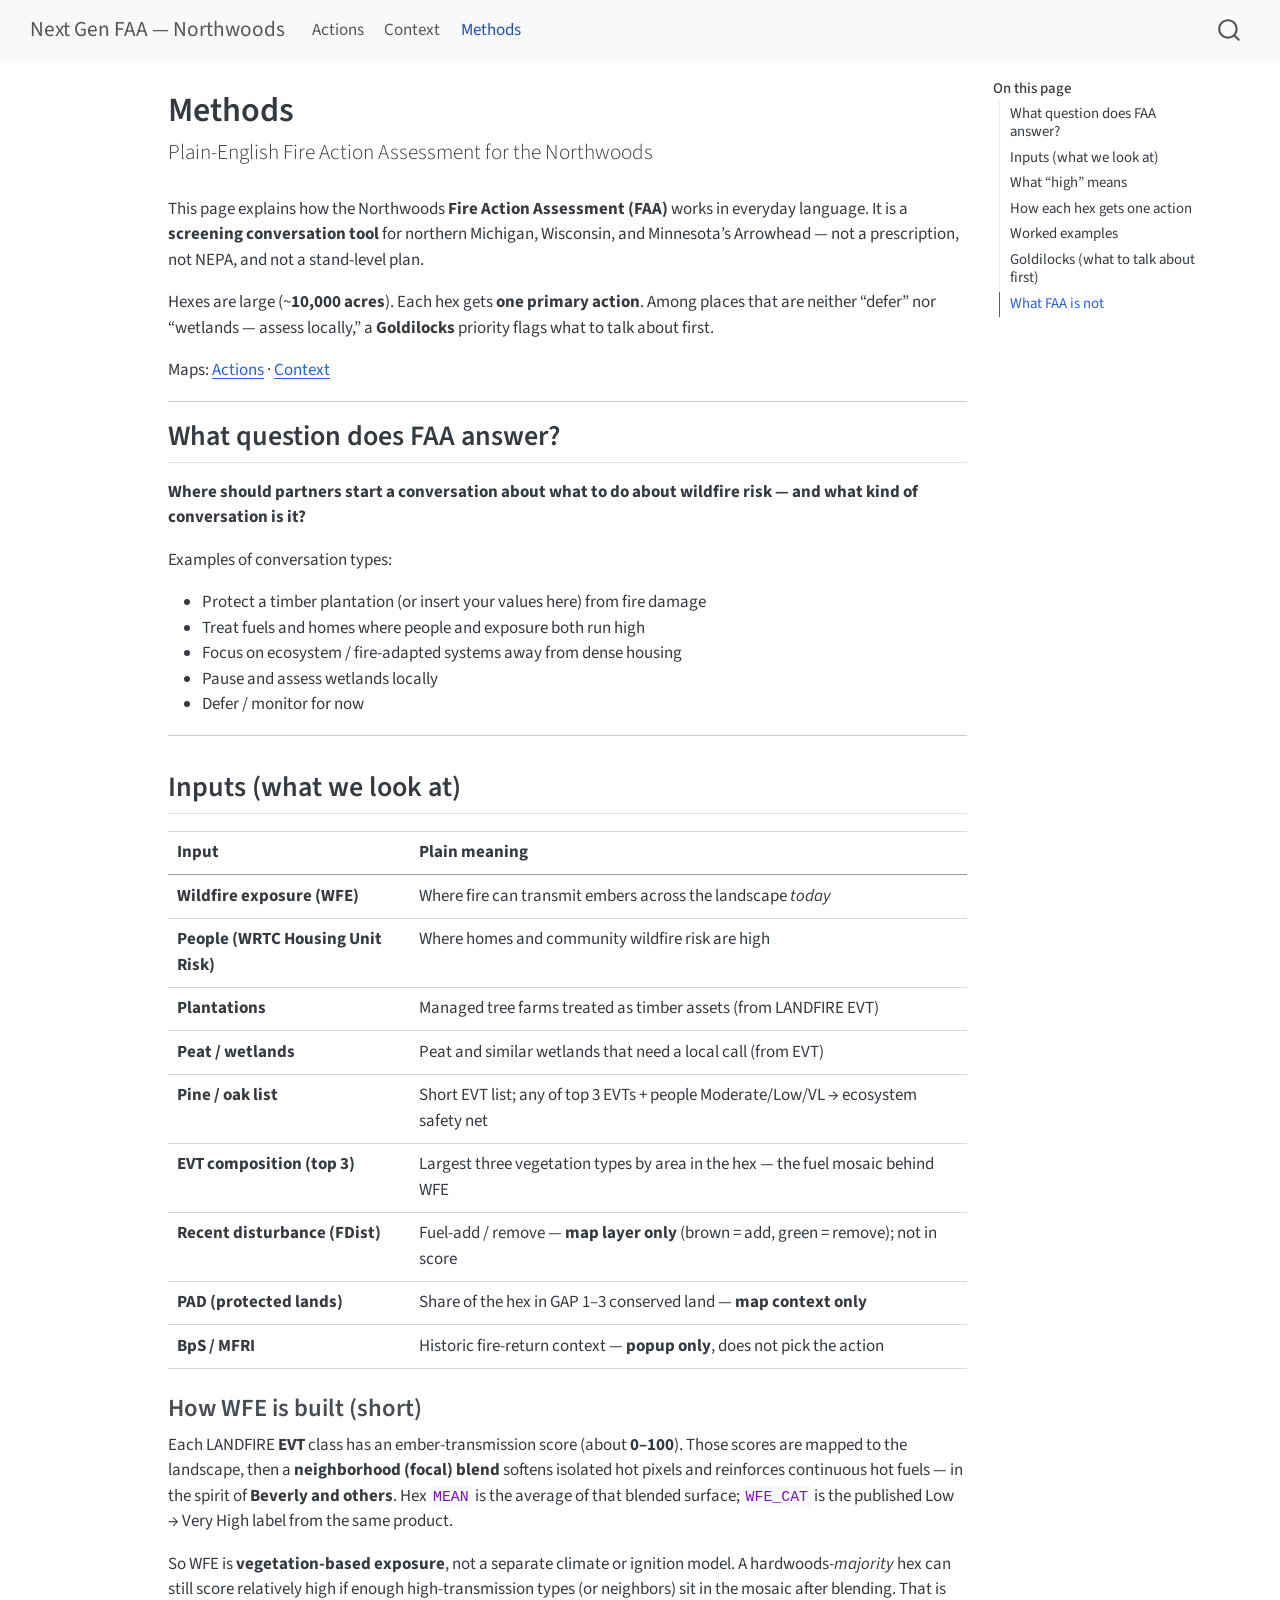
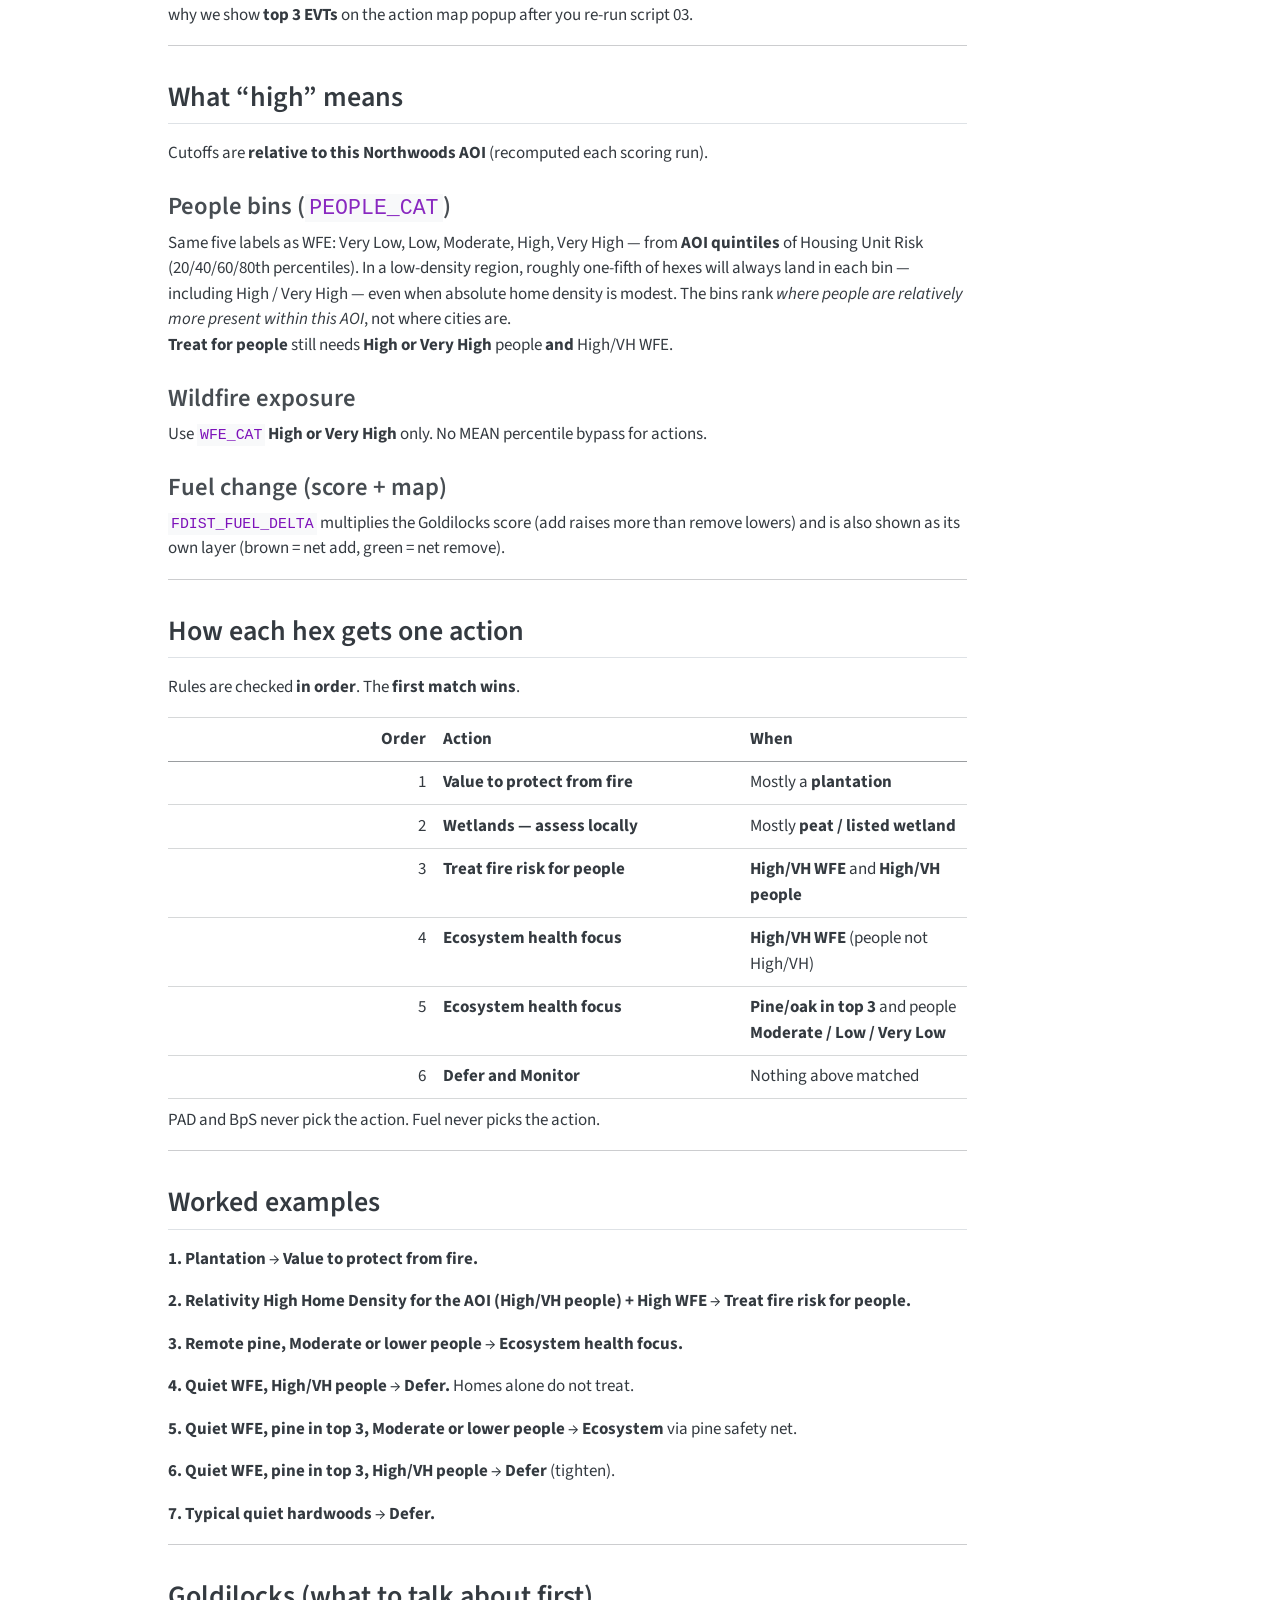
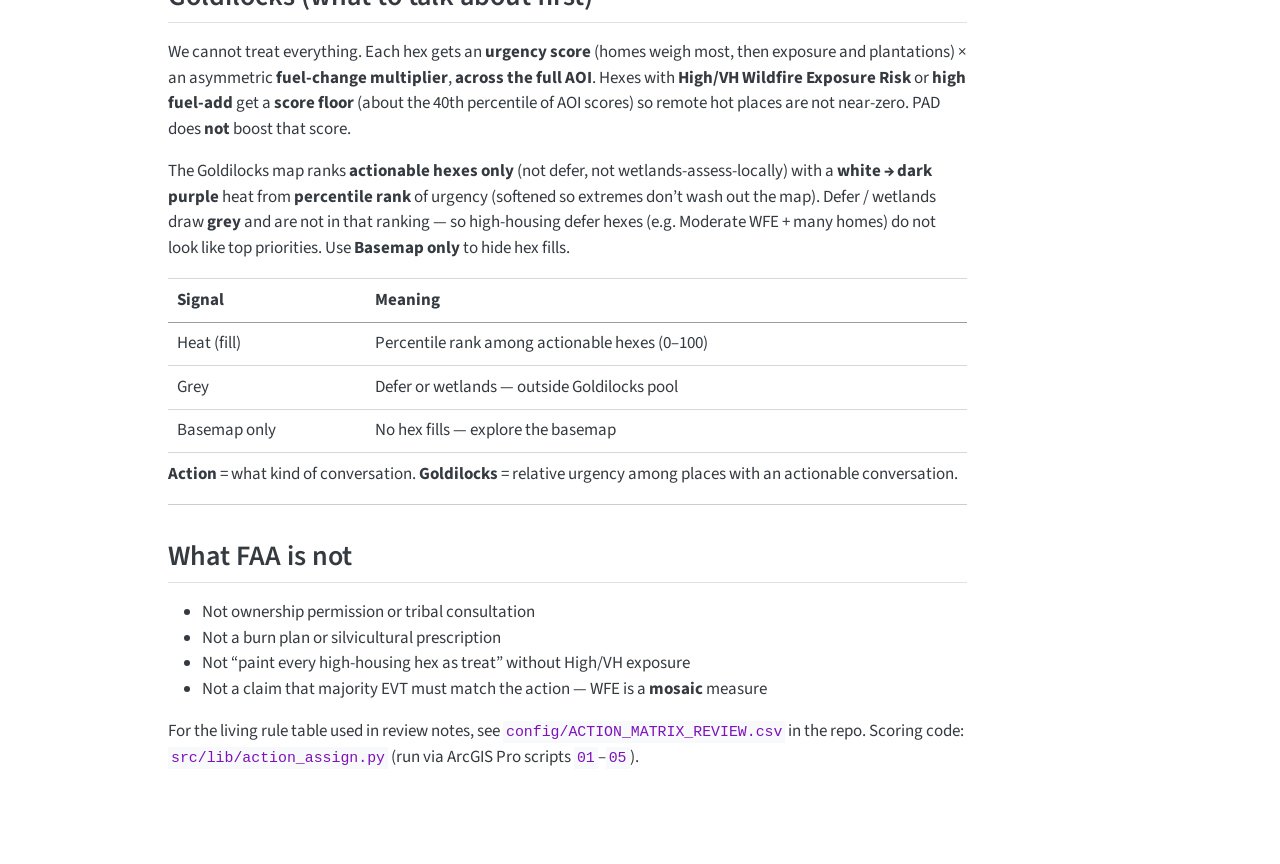
==== commit 7d586d3f: "final before sharing" ====
--- a/docs/methods.html
+++ b/docs/methods.html
@@ -2,23 +2,17 @@
 <html xmlns="http://www.w3.org/1999/xhtml" lang="en" xml:lang="en"><head>
 
 <meta charset="utf-8">
-<meta name="generator" content="quarto-1.10.18">
+<meta name="generator" content="quarto-1.6.42">
 
 <meta name="viewport" content="width=device-width, initial-scale=1.0, user-scalable=yes">
 
 
 <title>Methods – Next Gen FAA — Northwoods</title>
 <style>
-/* Default styles provided by pandoc.
-** See https://pandoc.org/MANUAL.html#variables-for-html for config info.
-*/
+code{white-space: pre-wrap;}
 span.smallcaps{font-variant: small-caps;}
-div.columns{display: flex; gap: 1.5em;}
-div.column{flex: auto;}
-@media screen {
-div.columns{gap: min(4vw, 1.5em);}
-div.column{overflow-x: auto;}
-}
+div.columns{display: flex; gap: min(4vw, 1.5em);}
+div.column{flex: auto; overflow-x: auto;}
 div.hanging-indent{margin-left: 1.5em; text-indent: -1.5em;}
 ul.task-list{list-style: none;}
 ul.task-list li input[type="checkbox"] {
@@ -36,16 +30,15 @@
 <script src="site_libs/quarto-search/fuse.min.js"></script>
 <script src="site_libs/quarto-search/quarto-search.js"></script>
 <meta name="quarto:offset" content="./">
-<script src="site_libs/quarto-html/quarto.js" type="module"></script>
-<script src="site_libs/quarto-html/tabsets/tabsets.js" type="module"></script>
+<script src="site_libs/quarto-html/quarto.js"></script>
 <script src="site_libs/quarto-html/popper.min.js"></script>
 <script src="site_libs/quarto-html/tippy.umd.min.js"></script>
 <script src="site_libs/quarto-html/anchor.min.js"></script>
 <link href="site_libs/quarto-html/tippy.css" rel="stylesheet">
-<link href="site_libs/quarto-html/quarto-syntax-highlighting-64a204ab8560d761af7679ceaba22944.css" rel="stylesheet" id="quarto-text-highlighting-styles">
+<link href="site_libs/quarto-html/quarto-syntax-highlighting-2f5df379a58b258e96c21c0638c20c03.css" rel="stylesheet" id="quarto-text-highlighting-styles">
 <script src="site_libs/bootstrap/bootstrap.min.js"></script>
 <link href="site_libs/bootstrap/bootstrap-icons.css" rel="stylesheet">
-<link href="site_libs/bootstrap/bootstrap-172ba59bd5e0b52282274ba0c0cc16fc.min.css" rel="stylesheet" append-hash="true" id="quarto-bootstrap" data-mode="light">
+<link href="site_libs/bootstrap/bootstrap-bfe3204ae6465dc13537b870931e3b84.min.css" rel="stylesheet" append-hash="true" id="quarto-bootstrap" data-mode="light">
 <script id="quarto-search-options" type="application/json">{
   "location": "navbar",
   "copy-button": false,
@@ -78,7 +71,7 @@
 <link rel="stylesheet" href="styles.css">
 </head>
 
-<body class="nav-fixed quarto-light">
+<body class="nav-fixed">
 
 <div id="quarto-search-results"></div>
   <header id="quarto-header" class="headroom fixed-top">
@@ -364,243 +357,236 @@
 
 </main> <!-- /main -->
 <script id="quarto-html-after-body" type="application/javascript">
-  window.document.addEventListener("DOMContentLoaded", function (event) {
-    const icon = "";
-    const anchorJS = new window.AnchorJS();
-    anchorJS.options = {
-      placement: 'right',
-      icon: icon
-    };
-    anchorJS.add('.anchored');
-    const isCodeAnnotation = (el) => {
-      for (const clz of el.classList) {
-        if (clz.startsWith('code-annotation-')) {                     
-          return true;
-        }
-      }
-      return false;
-    }
-    const onCopySuccess = function(e) {
-      // button target
-      const button = e.trigger;
-      // don't keep focus
-      button.blur();
-      // flash "checked"
-      button.classList.add('code-copy-button-checked');
-      var currentTitle = button.getAttribute("title");
-      button.setAttribute("title", "Copied!");
-      let tooltip;
-      if (window.bootstrap) {
-        button.setAttribute("data-bs-toggle", "tooltip");
-        button.setAttribute("data-bs-placement", "left");
-        button.setAttribute("data-bs-title", "Copied!");
-        tooltip = new bootstrap.Tooltip(button, 
-          { trigger: "manual", 
-            customClass: "code-copy-button-tooltip",
-            offset: [0, -8]});
-        tooltip.show();    
-      }
-      setTimeout(function() {
-        if (tooltip) {
-          tooltip.hide();
-          button.removeAttribute("data-bs-title");
-          button.removeAttribute("data-bs-toggle");
-          button.removeAttribute("data-bs-placement");
-        }
-        button.setAttribute("title", currentTitle);
-        button.classList.remove('code-copy-button-checked');
-      }, 1000);
-      // clear code selection
-      e.clearSelection();
-    }
-    const getTextToCopy = function(trigger) {
-      const outerScaffold = trigger.parentElement.cloneNode(true);
-      const codeEl = outerScaffold.querySelector('code');
+window.document.addEventListener("DOMContentLoaded", function (event) {
+  const toggleBodyColorMode = (bsSheetEl) => {
+    const mode = bsSheetEl.getAttribute("data-mode");
+    const bodyEl = window.document.querySelector("body");
+    if (mode === "dark") {
+      bodyEl.classList.add("quarto-dark");
+      bodyEl.classList.remove("quarto-light");
+    } else {
+      bodyEl.classList.add("quarto-light");
+      bodyEl.classList.remove("quarto-dark");
+    }
+  }
+  const toggleBodyColorPrimary = () => {
+    const bsSheetEl = window.document.querySelector("link#quarto-bootstrap");
+    if (bsSheetEl) {
+      toggleBodyColorMode(bsSheetEl);
+    }
+  }
+  toggleBodyColorPrimary();  
+  const icon = "";
+  const anchorJS = new window.AnchorJS();
+  anchorJS.options = {
+    placement: 'right',
+    icon: icon
+  };
+  anchorJS.add('.anchored');
+  const isCodeAnnotation = (el) => {
+    for (const clz of el.classList) {
+      if (clz.startsWith('code-annotation-')) {                     
+        return true;
+      }
+    }
+    return false;
+  }
+  const onCopySuccess = function(e) {
+    // button target
+    const button = e.trigger;
+    // don't keep focus
+    button.blur();
+    // flash "checked"
+    button.classList.add('code-copy-button-checked');
+    var currentTitle = button.getAttribute("title");
+    button.setAttribute("title", "Copied!");
+    let tooltip;
+    if (window.bootstrap) {
+      button.setAttribute("data-bs-toggle", "tooltip");
+      button.setAttribute("data-bs-placement", "left");
+      button.setAttribute("data-bs-title", "Copied!");
+      tooltip = new bootstrap.Tooltip(button, 
+        { trigger: "manual", 
+          customClass: "code-copy-button-tooltip",
+          offset: [0, -8]});
+      tooltip.show();    
+    }
+    setTimeout(function() {
+      if (tooltip) {
+        tooltip.hide();
+        button.removeAttribute("data-bs-title");
+        button.removeAttribute("data-bs-toggle");
+        button.removeAttribute("data-bs-placement");
+      }
+      button.setAttribute("title", currentTitle);
+      button.classList.remove('code-copy-button-checked');
+    }, 1000);
+    // clear code selection
+    e.clearSelection();
+  }
+  const getTextToCopy = function(trigger) {
+      const codeEl = trigger.previousElementSibling.cloneNode(true);
       for (const childEl of codeEl.children) {
         if (isCodeAnnotation(childEl)) {
           childEl.remove();
         }
       }
       return codeEl.innerText;
-    }
-    const clipboard = new window.ClipboardJS('.code-copy-button:not([data-in-quarto-modal])', {
-      text: getTextToCopy
+  }
+  const clipboard = new window.ClipboardJS('.code-copy-button:not([data-in-quarto-modal])', {
+    text: getTextToCopy
+  });
+  clipboard.on('success', onCopySuccess);
+  if (window.document.getElementById('quarto-embedded-source-code-modal')) {
+    const clipboardModal = new window.ClipboardJS('.code-copy-button[data-in-quarto-modal]', {
+      text: getTextToCopy,
+      container: window.document.getElementById('quarto-embedded-source-code-modal')
     });
-    clipboard.on('success', onCopySuccess);
-    if (window.document.getElementById('quarto-embedded-source-code-modal')) {
-      const clipboardModal = new window.ClipboardJS('.code-copy-button[data-in-quarto-modal]', {
-        text: getTextToCopy,
-        container: window.document.getElementById('quarto-embedded-source-code-modal')
-      });
-      clipboardModal.on('success', onCopySuccess);
-    }
-      var localhostRegex = new RegExp(/^(?:http|https):\/\/localhost\:?[0-9]*\//);
-      var mailtoRegex = new RegExp(/^mailto:/);
-        var filterRegex = new RegExp('/' + window.location.host + '/');
-      var isInternal = (href) => {
-          return filterRegex.test(href) || localhostRegex.test(href) || mailtoRegex.test(href);
-      }
-      // Inspect non-navigation links and adorn them if external
-     var links = window.document.querySelectorAll('a[href]:not(.nav-link):not(.navbar-brand):not(.toc-action):not(.sidebar-link):not(.sidebar-item-toggle):not(.pagination-link):not(.no-external):not([aria-hidden]):not(.dropdown-item):not(.quarto-navigation-tool):not(.about-link)');
-      for (var i=0; i<links.length; i++) {
-        const link = links[i];
-        if (!isInternal(link.href)) {
-          // undo the damage that might have been done by quarto-nav.js in the case of
-          // links that we want to consider external
-          if (link.dataset.originalHref !== undefined) {
-            link.href = link.dataset.originalHref;
+    clipboardModal.on('success', onCopySuccess);
+  }
+    var localhostRegex = new RegExp(/^(?:http|https):\/\/localhost\:?[0-9]*\//);
+    var mailtoRegex = new RegExp(/^mailto:/);
+      var filterRegex = new RegExp('/' + window.location.host + '/');
+    var isInternal = (href) => {
+        return filterRegex.test(href) || localhostRegex.test(href) || mailtoRegex.test(href);
+    }
+    // Inspect non-navigation links and adorn them if external
+ 	var links = window.document.querySelectorAll('a[href]:not(.nav-link):not(.navbar-brand):not(.toc-action):not(.sidebar-link):not(.sidebar-item-toggle):not(.pagination-link):not(.no-external):not([aria-hidden]):not(.dropdown-item):not(.quarto-navigation-tool):not(.about-link)');
+    for (var i=0; i<links.length; i++) {
+      const link = links[i];
+      if (!isInternal(link.href)) {
+        // undo the damage that might have been done by quarto-nav.js in the case of
+        // links that we want to consider external
+        if (link.dataset.originalHref !== undefined) {
+          link.href = link.dataset.originalHref;
+        }
+      }
+    }
+  function tippyHover(el, contentFn, onTriggerFn, onUntriggerFn) {
+    const config = {
+      allowHTML: true,
+      maxWidth: 500,
+      delay: 100,
+      arrow: false,
+      appendTo: function(el) {
+          return el.parentElement;
+      },
+      interactive: true,
+      interactiveBorder: 10,
+      theme: 'quarto',
+      placement: 'bottom-start',
+    };
+    if (contentFn) {
+      config.content = contentFn;
+    }
+    if (onTriggerFn) {
+      config.onTrigger = onTriggerFn;
+    }
+    if (onUntriggerFn) {
+      config.onUntrigger = onUntriggerFn;
+    }
+    window.tippy(el, config); 
+  }
+  const noterefs = window.document.querySelectorAll('a[role="doc-noteref"]');
+  for (var i=0; i<noterefs.length; i++) {
+    const ref = noterefs[i];
+    tippyHover(ref, function() {
+      // use id or data attribute instead here
+      let href = ref.getAttribute('data-footnote-href') || ref.getAttribute('href');
+      try { href = new URL(href).hash; } catch {}
+      const id = href.replace(/^#\/?/, "");
+      const note = window.document.getElementById(id);
+      if (note) {
+        return note.innerHTML;
+      } else {
+        return "";
+      }
+    });
+  }
+  const xrefs = window.document.querySelectorAll('a.quarto-xref');
+  const processXRef = (id, note) => {
+    // Strip column container classes
+    const stripColumnClz = (el) => {
+      el.classList.remove("page-full", "page-columns");
+      if (el.children) {
+        for (const child of el.children) {
+          stripColumnClz(child);
+        }
+      }
+    }
+    stripColumnClz(note)
+    if (id === null || id.startsWith('sec-')) {
+      // Special case sections, only their first couple elements
+      const container = document.createElement("div");
+      if (note.children && note.children.length > 2) {
+        container.appendChild(note.children[0].cloneNode(true));
+        for (let i = 1; i < note.children.length; i++) {
+          const child = note.children[i];
+          if (child.tagName === "P" && child.innerText === "") {
+            continue;
+          } else {
+            container.appendChild(child.cloneNode(true));
+            break;
           }
         }
-      }
-    function tippyHover(el, contentFn, onTriggerFn, onUntriggerFn) {
-      const config = {
-        allowHTML: true,
-        maxWidth: 500,
-        delay: 100,
-        arrow: false,
-        appendTo: function(el) {
-            return el.parentElement;
-        },
-        interactive: true,
-        interactiveBorder: 10,
-        theme: 'quarto',
-        placement: 'bottom-start',
-      };
-      if (contentFn) {
-        config.content = contentFn;
-      }
-      if (onTriggerFn) {
-        config.onTrigger = onTriggerFn;
-      }
-      if (onUntriggerFn) {
-        config.onUntrigger = onUntriggerFn;
-      }
-      window.tippy(el, config); 
-    }
-    const noterefs = window.document.querySelectorAll('a[role="doc-noteref"]');
-    for (var i=0; i<noterefs.length; i++) {
-      const ref = noterefs[i];
-      tippyHover(ref, function() {
-        // use id or data attribute instead here
-        let href = ref.getAttribute('data-footnote-href') || ref.getAttribute('href');
-        try { href = new URL(href).hash; } catch {}
-        const id = href.replace(/^#\/?/, "");
-        const note = window.document.getElementById(id);
-        if (note) {
-          return note.innerHTML;
-        } else {
-          return "";
-        }
-      });
-    }
-    const xrefs = window.document.querySelectorAll('a.quarto-xref');
-    const processXRef = (id, note) => {
-      // Strip column container classes
-      const stripColumnClz = (el) => {
-        el.classList.remove("page-full", "page-columns");
-        if (el.children) {
-          for (const child of el.children) {
-            stripColumnClz(child);
-          }
-        }
-      }
-      stripColumnClz(note)
-      if (id === null || id.startsWith('sec-')) {
-        // Special case sections, only their first couple elements
-        const container = document.createElement("div");
-        if (note.children && note.children.length > 2) {
-          container.appendChild(note.children[0].cloneNode(true));
-          for (let i = 1; i < note.children.length; i++) {
-            const child = note.children[i];
-            if (child.tagName === "P" && child.innerText === "") {
-              continue;
-            } else {
-              container.appendChild(child.cloneNode(true));
-              break;
-            }
-          }
-          if (window.Quarto?.typesetMath) {
-            window.Quarto.typesetMath(container);
-          }
-          return container.innerHTML
-        } else {
-          if (window.Quarto?.typesetMath) {
-            window.Quarto.typesetMath(note);
-          }
-          return note.innerHTML;
-        }
+        if (window.Quarto?.typesetMath) {
+          window.Quarto.typesetMath(container);
+        }
+        return container.innerHTML
       } else {
-        // Remove any anchor links if they are present
-        const anchorLink = note.querySelector('a.anchorjs-link');
-        if (anchorLink) {
-          anchorLink.remove();
-        }
         if (window.Quarto?.typesetMath) {
           window.Quarto.typesetMath(note);
         }
-        if (note.classList.contains("callout")) {
-          return note.outerHTML;
-        } else {
-          return note.innerHTML;
-        }
-      }
-    }
-    for (var i=0; i<xrefs.length; i++) {
-      const xref = xrefs[i];
-      tippyHover(xref, undefined, function(instance) {
-        instance.disable();
-        let url = xref.getAttribute('href');
-        let hash = undefined; 
-        if (url.startsWith('#')) {
-          hash = url;
-        } else {
-          try { hash = new URL(url).hash; } catch {}
-        }
-        if (hash) {
-          const id = hash.replace(/^#\/?/, "");
-          const note = window.document.getElementById(id);
-          if (note !== null) {
-            try {
-              const html = processXRef(id, note.cloneNode(true));
-              instance.setContent(html);
-            } finally {
-              instance.enable();
-              instance.show();
-            }
-          } else {
-            // See if we can fetch this
-            fetch(url.split('#')[0])
-            .then(res => res.text())
-            .then(html => {
-              const parser = new DOMParser();
-              const htmlDoc = parser.parseFromString(html, "text/html");
-              const note = htmlDoc.getElementById(id);
-              if (note !== null) {
-                const html = processXRef(id, note);
-                instance.setContent(html);
-              } 
-            }).finally(() => {
-              instance.enable();
-              instance.show();
-            });
+        return note.innerHTML;
+      }
+    } else {
+      // Remove any anchor links if they are present
+      const anchorLink = note.querySelector('a.anchorjs-link');
+      if (anchorLink) {
+        anchorLink.remove();
+      }
+      if (window.Quarto?.typesetMath) {
+        window.Quarto.typesetMath(note);
+      }
+      if (note.classList.contains("callout")) {
+        return note.outerHTML;
+      } else {
+        return note.innerHTML;
+      }
+    }
+  }
+  for (var i=0; i<xrefs.length; i++) {
+    const xref = xrefs[i];
+    tippyHover(xref, undefined, function(instance) {
+      instance.disable();
+      let url = xref.getAttribute('href');
+      let hash = undefined; 
+      if (url.startsWith('#')) {
+        hash = url;
+      } else {
+        try { hash = new URL(url).hash; } catch {}
+      }
+      if (hash) {
+        const id = hash.replace(/^#\/?/, "");
+        const note = window.document.getElementById(id);
+        if (note !== null) {
+          try {
+            const html = processXRef(id, note.cloneNode(true));
+            instance.setContent(html);
+          } finally {
+            instance.enable();
+            instance.show();
           }
         } else {
-          // See if we can fetch a full url (with no hash to target)
-          // This is a special case and we should probably do some content thinning / targeting
-          fetch(url)
+          // See if we can fetch this
+          fetch(url.split('#')[0])
           .then(res => res.text())
           .then(html => {
             const parser = new DOMParser();
             const htmlDoc = parser.parseFromString(html, "text/html");
-            const note = htmlDoc.querySelector('main.content');
+            const note = htmlDoc.getElementById(id);
             if (note !== null) {
-              // This should only happen for chapter cross references
-              // (since there is no id in the URL)
-              // remove the first header
-              if (note.children.length > 0 && note.children[0].tagName === "HEADER") {
-                note.children[0].remove();
-              }
-              const html = processXRef(null, note);
+              const html = processXRef(id, note);
               instance.setContent(html);
             } 
           }).finally(() => {
@@ -608,161 +594,185 @@
             instance.show();
           });
         }
-      }, function(instance) {
+      } else {
+        // See if we can fetch a full url (with no hash to target)
+        // This is a special case and we should probably do some content thinning / targeting
+        fetch(url)
+        .then(res => res.text())
+        .then(html => {
+          const parser = new DOMParser();
+          const htmlDoc = parser.parseFromString(html, "text/html");
+          const note = htmlDoc.querySelector('main.content');
+          if (note !== null) {
+            // This should only happen for chapter cross references
+            // (since there is no id in the URL)
+            // remove the first header
+            if (note.children.length > 0 && note.children[0].tagName === "HEADER") {
+              note.children[0].remove();
+            }
+            const html = processXRef(null, note);
+            instance.setContent(html);
+          } 
+        }).finally(() => {
+          instance.enable();
+          instance.show();
+        });
+      }
+    }, function(instance) {
+    });
+  }
+      let selectedAnnoteEl;
+      const selectorForAnnotation = ( cell, annotation) => {
+        let cellAttr = 'data-code-cell="' + cell + '"';
+        let lineAttr = 'data-code-annotation="' +  annotation + '"';
+        const selector = 'span[' + cellAttr + '][' + lineAttr + ']';
+        return selector;
+      }
+      const selectCodeLines = (annoteEl) => {
+        const doc = window.document;
+        const targetCell = annoteEl.getAttribute("data-target-cell");
+        const targetAnnotation = annoteEl.getAttribute("data-target-annotation");
+        const annoteSpan = window.document.querySelector(selectorForAnnotation(targetCell, targetAnnotation));
+        const lines = annoteSpan.getAttribute("data-code-lines").split(",");
+        const lineIds = lines.map((line) => {
+          return targetCell + "-" + line;
+        })
+        let top = null;
+        let height = null;
+        let parent = null;
+        if (lineIds.length > 0) {
+            //compute the position of the single el (top and bottom and make a div)
+            const el = window.document.getElementById(lineIds[0]);
+            top = el.offsetTop;
+            height = el.offsetHeight;
+            parent = el.parentElement.parentElement;
+          if (lineIds.length > 1) {
+            const lastEl = window.document.getElementById(lineIds[lineIds.length - 1]);
+            const bottom = lastEl.offsetTop + lastEl.offsetHeight;
+            height = bottom - top;
+          }
+          if (top !== null && height !== null && parent !== null) {
+            // cook up a div (if necessary) and position it 
+            let div = window.document.getElementById("code-annotation-line-highlight");
+            if (div === null) {
+              div = window.document.createElement("div");
+              div.setAttribute("id", "code-annotation-line-highlight");
+              div.style.position = 'absolute';
+              parent.appendChild(div);
+            }
+            div.style.top = top - 2 + "px";
+            div.style.height = height + 4 + "px";
+            div.style.left = 0;
+            let gutterDiv = window.document.getElementById("code-annotation-line-highlight-gutter");
+            if (gutterDiv === null) {
+              gutterDiv = window.document.createElement("div");
+              gutterDiv.setAttribute("id", "code-annotation-line-highlight-gutter");
+              gutterDiv.style.position = 'absolute';
+              const codeCell = window.document.getElementById(targetCell);
+              const gutter = codeCell.querySelector('.code-annotation-gutter');
+              gutter.appendChild(gutterDiv);
+            }
+            gutterDiv.style.top = top - 2 + "px";
+            gutterDiv.style.height = height + 4 + "px";
+          }
+          selectedAnnoteEl = annoteEl;
+        }
+      };
+      const unselectCodeLines = () => {
+        const elementsIds = ["code-annotation-line-highlight", "code-annotation-line-highlight-gutter"];
+        elementsIds.forEach((elId) => {
+          const div = window.document.getElementById(elId);
+          if (div) {
+            div.remove();
+          }
+        });
+        selectedAnnoteEl = undefined;
+      };
+        // Handle positioning of the toggle
+    window.addEventListener(
+      "resize",
+      throttle(() => {
+        elRect = undefined;
+        if (selectedAnnoteEl) {
+          selectCodeLines(selectedAnnoteEl);
+        }
+      }, 10)
+    );
+    function throttle(fn, ms) {
+    let throttle = false;
+    let timer;
+      return (...args) => {
+        if(!throttle) { // first call gets through
+            fn.apply(this, args);
+            throttle = true;
+        } else { // all the others get throttled
+            if(timer) clearTimeout(timer); // cancel #2
+            timer = setTimeout(() => {
+              fn.apply(this, args);
+              timer = throttle = false;
+            }, ms);
+        }
+      };
+    }
+      // Attach click handler to the DT
+      const annoteDls = window.document.querySelectorAll('dt[data-target-cell]');
+      for (const annoteDlNode of annoteDls) {
+        annoteDlNode.addEventListener('click', (event) => {
+          const clickedEl = event.target;
+          if (clickedEl !== selectedAnnoteEl) {
+            unselectCodeLines();
+            const activeEl = window.document.querySelector('dt[data-target-cell].code-annotation-active');
+            if (activeEl) {
+              activeEl.classList.remove('code-annotation-active');
+            }
+            selectCodeLines(clickedEl);
+            clickedEl.classList.add('code-annotation-active');
+          } else {
+            // Unselect the line
+            unselectCodeLines();
+            clickedEl.classList.remove('code-annotation-active');
+          }
+        });
+      }
+  const findCites = (el) => {
+    const parentEl = el.parentElement;
+    if (parentEl) {
+      const cites = parentEl.dataset.cites;
+      if (cites) {
+        return {
+          el,
+          cites: cites.split(' ')
+        };
+      } else {
+        return findCites(el.parentElement)
+      }
+    } else {
+      return undefined;
+    }
+  };
+  var bibliorefs = window.document.querySelectorAll('a[role="doc-biblioref"]');
+  for (var i=0; i<bibliorefs.length; i++) {
+    const ref = bibliorefs[i];
+    const citeInfo = findCites(ref);
+    if (citeInfo) {
+      tippyHover(citeInfo.el, function() {
+        var popup = window.document.createElement('div');
+        citeInfo.cites.forEach(function(cite) {
+          var citeDiv = window.document.createElement('div');
+          citeDiv.classList.add('hanging-indent');
+          citeDiv.classList.add('csl-entry');
+          var biblioDiv = window.document.getElementById('ref-' + cite);
+          if (biblioDiv) {
+            citeDiv.innerHTML = biblioDiv.innerHTML;
+          }
+          popup.appendChild(citeDiv);
+        });
+        return popup.innerHTML;
       });
     }
-        let selectedAnnoteEl;
-        const selectorForAnnotation = ( cell, annotation) => {
-          let cellAttr = 'data-code-cell="' + cell + '"';
-          let lineAttr = 'data-code-annotation="' +  annotation + '"';
-          const selector = 'span[' + cellAttr + '][' + lineAttr + ']';
-          return selector;
-        }
-        const selectCodeLines = (annoteEl) => {
-          const doc = window.document;
-          const targetCell = annoteEl.getAttribute("data-target-cell");
-          const targetAnnotation = annoteEl.getAttribute("data-target-annotation");
-          const annoteSpan = window.document.querySelector(selectorForAnnotation(targetCell, targetAnnotation));
-          const lines = annoteSpan.getAttribute("data-code-lines").split(",");
-          const lineIds = lines.map((line) => {
-            return targetCell + "-" + line;
-          })
-          let top = null;
-          let height = null;
-          let parent = null;
-          if (lineIds.length > 0) {
-              //compute the position of the single el (top and bottom and make a div)
-              const el = window.document.getElementById(lineIds[0]);
-              top = el.offsetTop;
-              height = el.offsetHeight;
-              parent = el.parentElement.parentElement;
-            if (lineIds.length > 1) {
-              const lastEl = window.document.getElementById(lineIds[lineIds.length - 1]);
-              const bottom = lastEl.offsetTop + lastEl.offsetHeight;
-              height = bottom - top;
-            }
-            if (top !== null && height !== null && parent !== null) {
-              // cook up a div (if necessary) and position it 
-              let div = window.document.getElementById("code-annotation-line-highlight");
-              if (div === null) {
-                div = window.document.createElement("div");
-                div.setAttribute("id", "code-annotation-line-highlight");
-                div.style.position = 'absolute';
-                parent.appendChild(div);
-              }
-              div.style.top = top - 2 + "px";
-              div.style.height = height + 4 + "px";
-              div.style.left = 0;
-              let gutterDiv = window.document.getElementById("code-annotation-line-highlight-gutter");
-              if (gutterDiv === null) {
-                gutterDiv = window.document.createElement("div");
-                gutterDiv.setAttribute("id", "code-annotation-line-highlight-gutter");
-                gutterDiv.style.position = 'absolute';
-                const codeCell = window.document.getElementById(targetCell);
-                const gutter = codeCell.querySelector('.code-annotation-gutter');
-                gutter.appendChild(gutterDiv);
-              }
-              gutterDiv.style.top = top - 2 + "px";
-              gutterDiv.style.height = height + 4 + "px";
-            }
-            selectedAnnoteEl = annoteEl;
-          }
-        };
-        const unselectCodeLines = () => {
-          const elementsIds = ["code-annotation-line-highlight", "code-annotation-line-highlight-gutter"];
-          elementsIds.forEach((elId) => {
-            const div = window.document.getElementById(elId);
-            if (div) {
-              div.remove();
-            }
-          });
-          selectedAnnoteEl = undefined;
-        };
-          // Handle positioning of the toggle
-      window.addEventListener(
-        "resize",
-        throttle(() => {
-          elRect = undefined;
-          if (selectedAnnoteEl) {
-            selectCodeLines(selectedAnnoteEl);
-          }
-        }, 10)
-      );
-      function throttle(fn, ms) {
-      let throttle = false;
-      let timer;
-        return (...args) => {
-          if(!throttle) { // first call gets through
-              fn.apply(this, args);
-              throttle = true;
-          } else { // all the others get throttled
-              if(timer) clearTimeout(timer); // cancel #2
-              timer = setTimeout(() => {
-                fn.apply(this, args);
-                timer = throttle = false;
-              }, ms);
-          }
-        };
-      }
-        // Attach click handler to the DT
-        const annoteDls = window.document.querySelectorAll('dt[data-target-cell]');
-        for (const annoteDlNode of annoteDls) {
-          annoteDlNode.addEventListener('click', (event) => {
-            const clickedEl = event.target;
-            if (clickedEl !== selectedAnnoteEl) {
-              unselectCodeLines();
-              const activeEl = window.document.querySelector('dt[data-target-cell].code-annotation-active');
-              if (activeEl) {
-                activeEl.classList.remove('code-annotation-active');
-              }
-              selectCodeLines(clickedEl);
-              clickedEl.classList.add('code-annotation-active');
-            } else {
-              // Unselect the line
-              unselectCodeLines();
-              clickedEl.classList.remove('code-annotation-active');
-            }
-          });
-        }
-    const findCites = (el) => {
-      const parentEl = el.parentElement;
-      if (parentEl) {
-        const cites = parentEl.dataset.cites;
-        if (cites) {
-          return {
-            el,
-            cites: cites.split(' ')
-          };
-        } else {
-          return findCites(el.parentElement)
-        }
-      } else {
-        return undefined;
-      }
-    };
-    var bibliorefs = window.document.querySelectorAll('a[role="doc-biblioref"]');
-    for (var i=0; i<bibliorefs.length; i++) {
-      const ref = bibliorefs[i];
-      const citeInfo = findCites(ref);
-      if (citeInfo) {
-        tippyHover(citeInfo.el, function() {
-          var popup = window.document.createElement('div');
-          citeInfo.cites.forEach(function(cite) {
-            var citeDiv = window.document.createElement('div');
-            citeDiv.classList.add('hanging-indent');
-            citeDiv.classList.add('csl-entry');
-            var biblioDiv = window.document.getElementById('ref-' + cite);
-            if (biblioDiv) {
-              citeDiv.innerHTML = biblioDiv.innerHTML;
-            }
-            popup.appendChild(citeDiv);
-          });
-          return popup.innerHTML;
-        });
-      }
-    }
-  });
-  </script>
+  }
+});
+</script>
 </div> <!-- /content -->
 
 
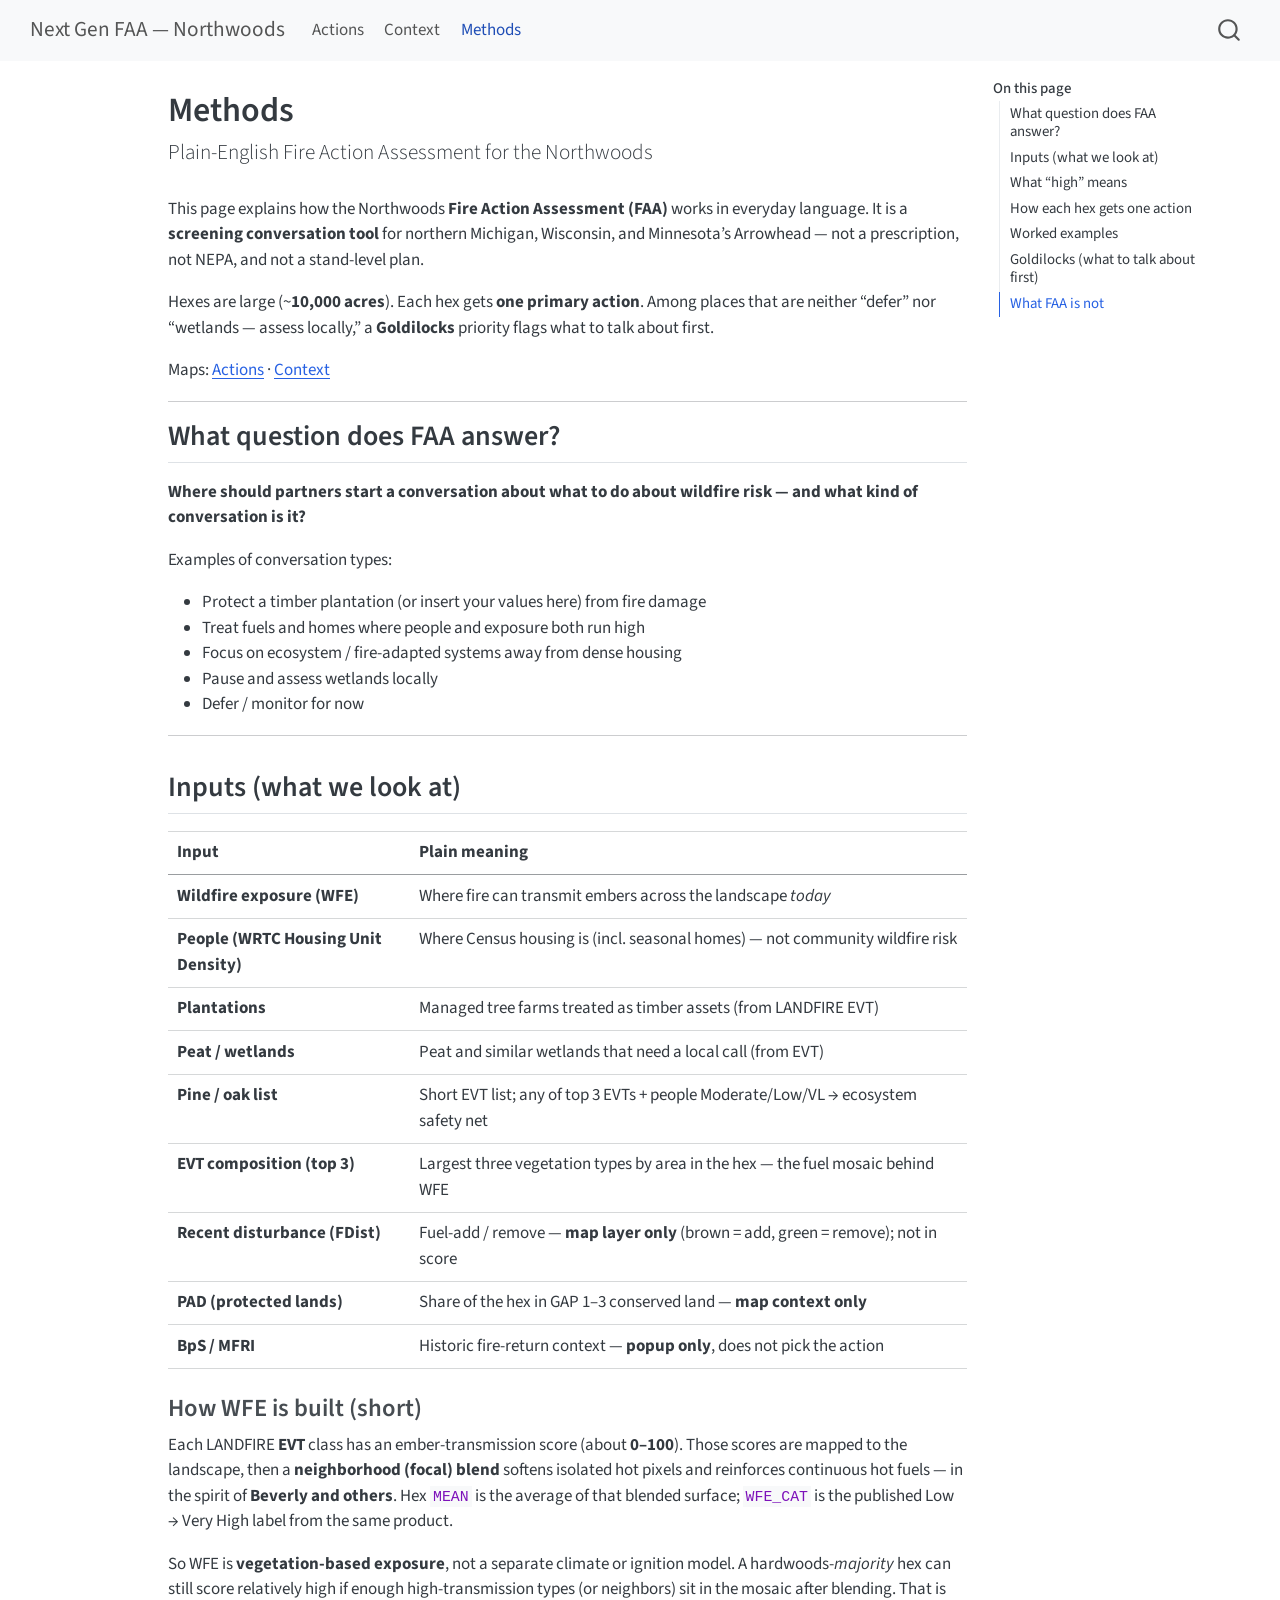
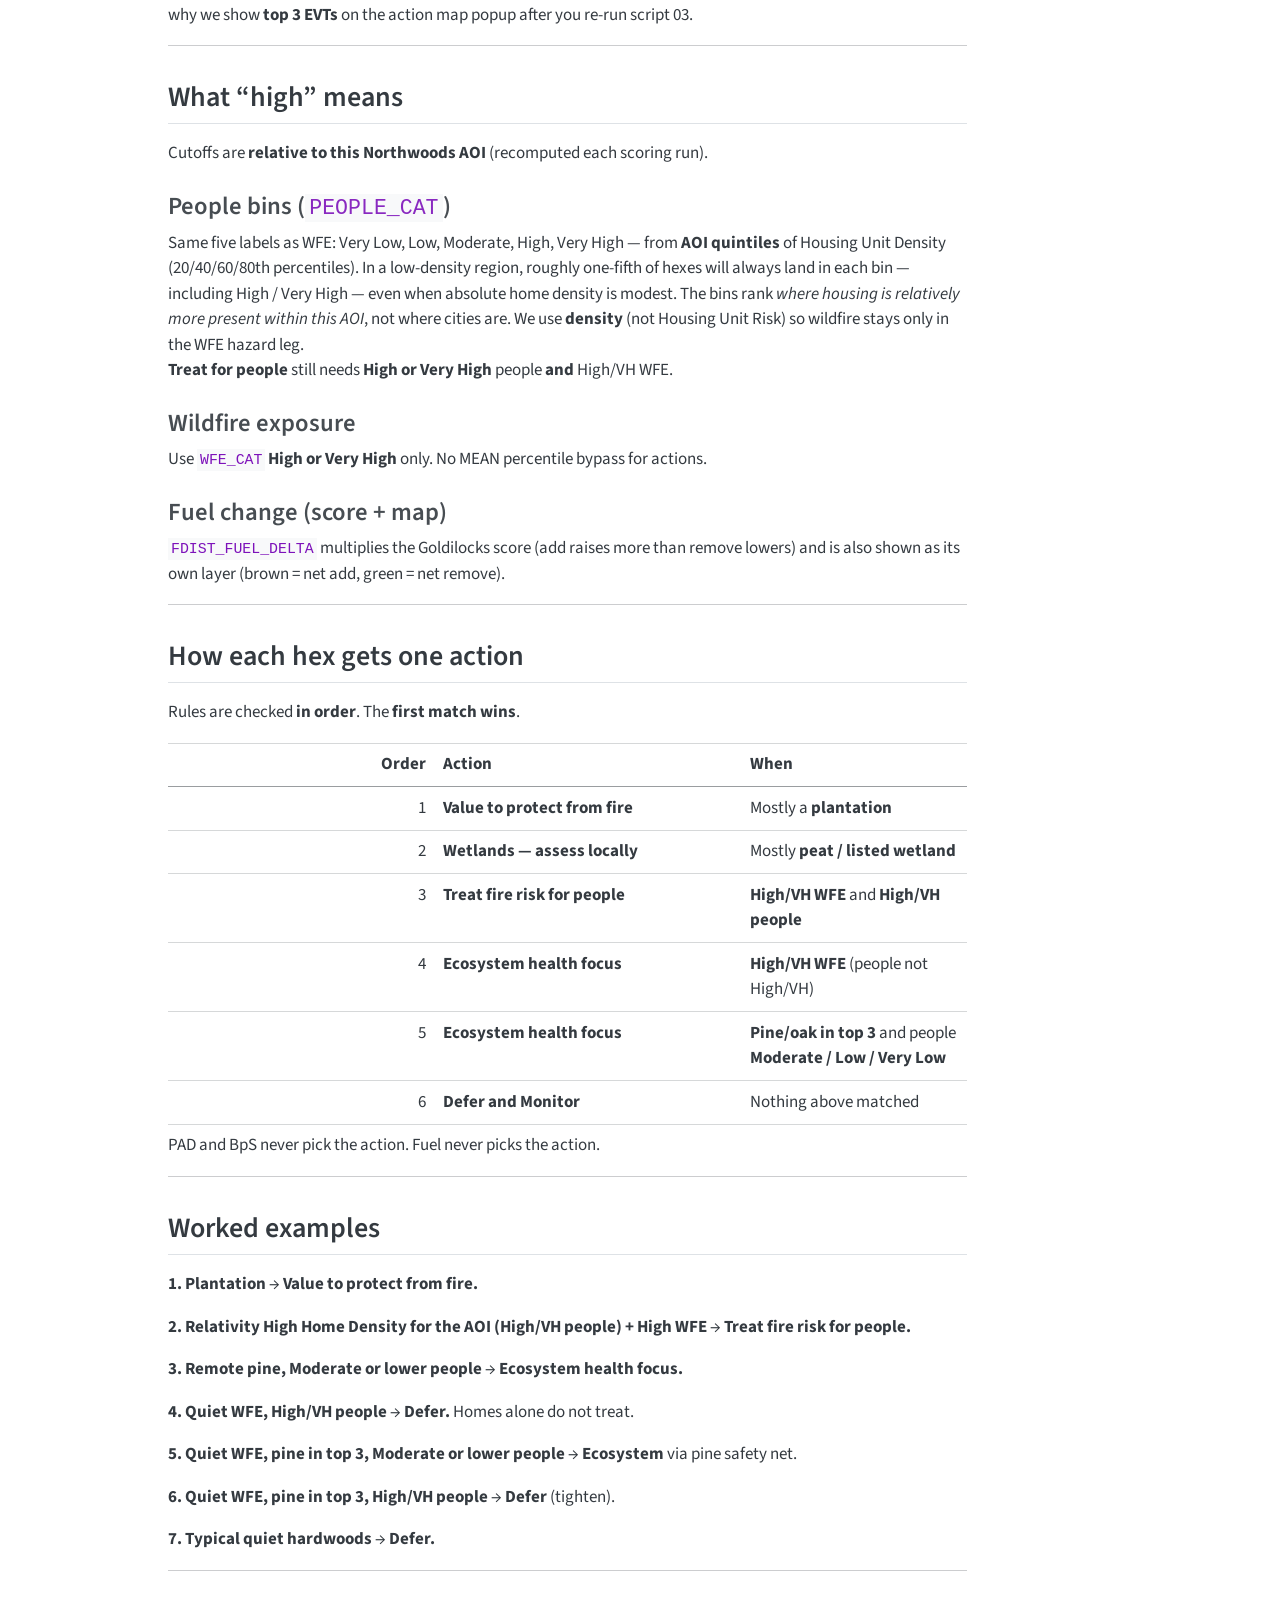
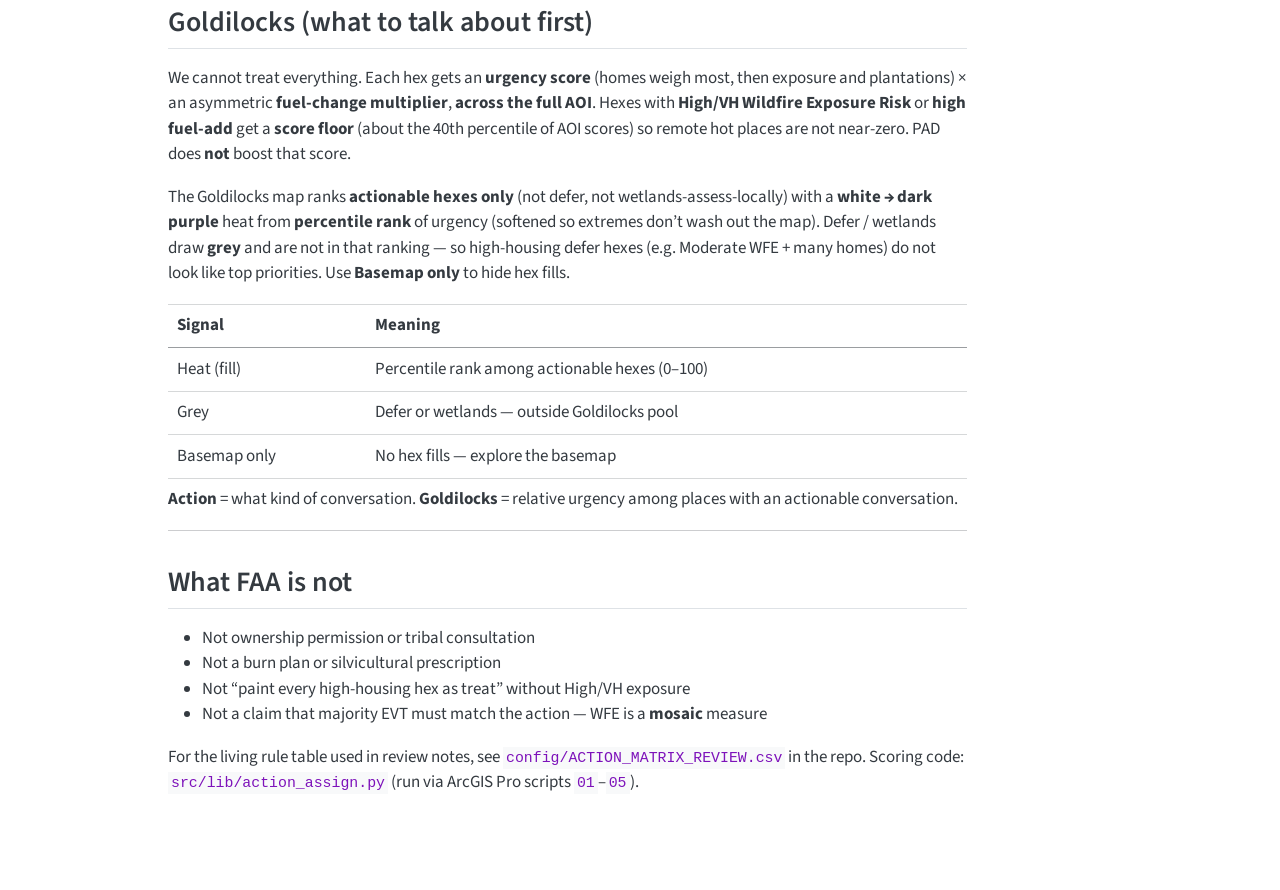
==== commit 4707b3cf: "Switch people metric to WRTC Housing Unit Density; add Building Density context layer - PEOPLE_CAT n" ====
--- a/docs/methods.html
+++ b/docs/methods.html
@@ -189,8 +189,8 @@
 <td>Where fire can transmit embers across the landscape <em>today</em></td>
 </tr>
 <tr class="even">
-<td><strong>People (WRTC Housing Unit Risk)</strong></td>
-<td>Where homes and community wildfire risk are high</td>
+<td><strong>People (WRTC Housing Unit Density)</strong></td>
+<td>Where Census housing is (incl.&nbsp;seasonal homes) — not community wildfire risk</td>
 </tr>
 <tr class="odd">
 <td><strong>Plantations</strong></td>
@@ -234,7 +234,7 @@
 <p>Cutoffs are <strong>relative to this Northwoods AOI</strong> (recomputed each scoring run).</p>
 <section id="people-bins-people_cat" class="level3">
 <h3 class="anchored" data-anchor-id="people-bins-people_cat">People bins (<code>PEOPLE_CAT</code>)</h3>
-<p>Same five labels as WFE: Very Low, Low, Moderate, High, Very High — from <strong>AOI quintiles</strong> of Housing Unit Risk (20/40/60/80th percentiles). In a low-density region, roughly one-fifth of hexes will always land in each bin — including High / Very High — even when absolute home density is modest. The bins rank <em>where people are relatively more present within this AOI</em>, not where cities are.<br>
+<p>Same five labels as WFE: Very Low, Low, Moderate, High, Very High — from <strong>AOI quintiles</strong> of Housing Unit Density (20/40/60/80th percentiles). In a low-density region, roughly one-fifth of hexes will always land in each bin — including High / Very High — even when absolute home density is modest. The bins rank <em>where housing is relatively more present within this AOI</em>, not where cities are. We use <strong>density</strong> (not Housing Unit Risk) so wildfire stays only in the WFE hazard leg.<br>
 <strong>Treat for people</strong> still needs <strong>High or Very High</strong> people <strong>and</strong> High/VH WFE.</p>
 </section>
 <section id="wildfire-exposure" class="level3">
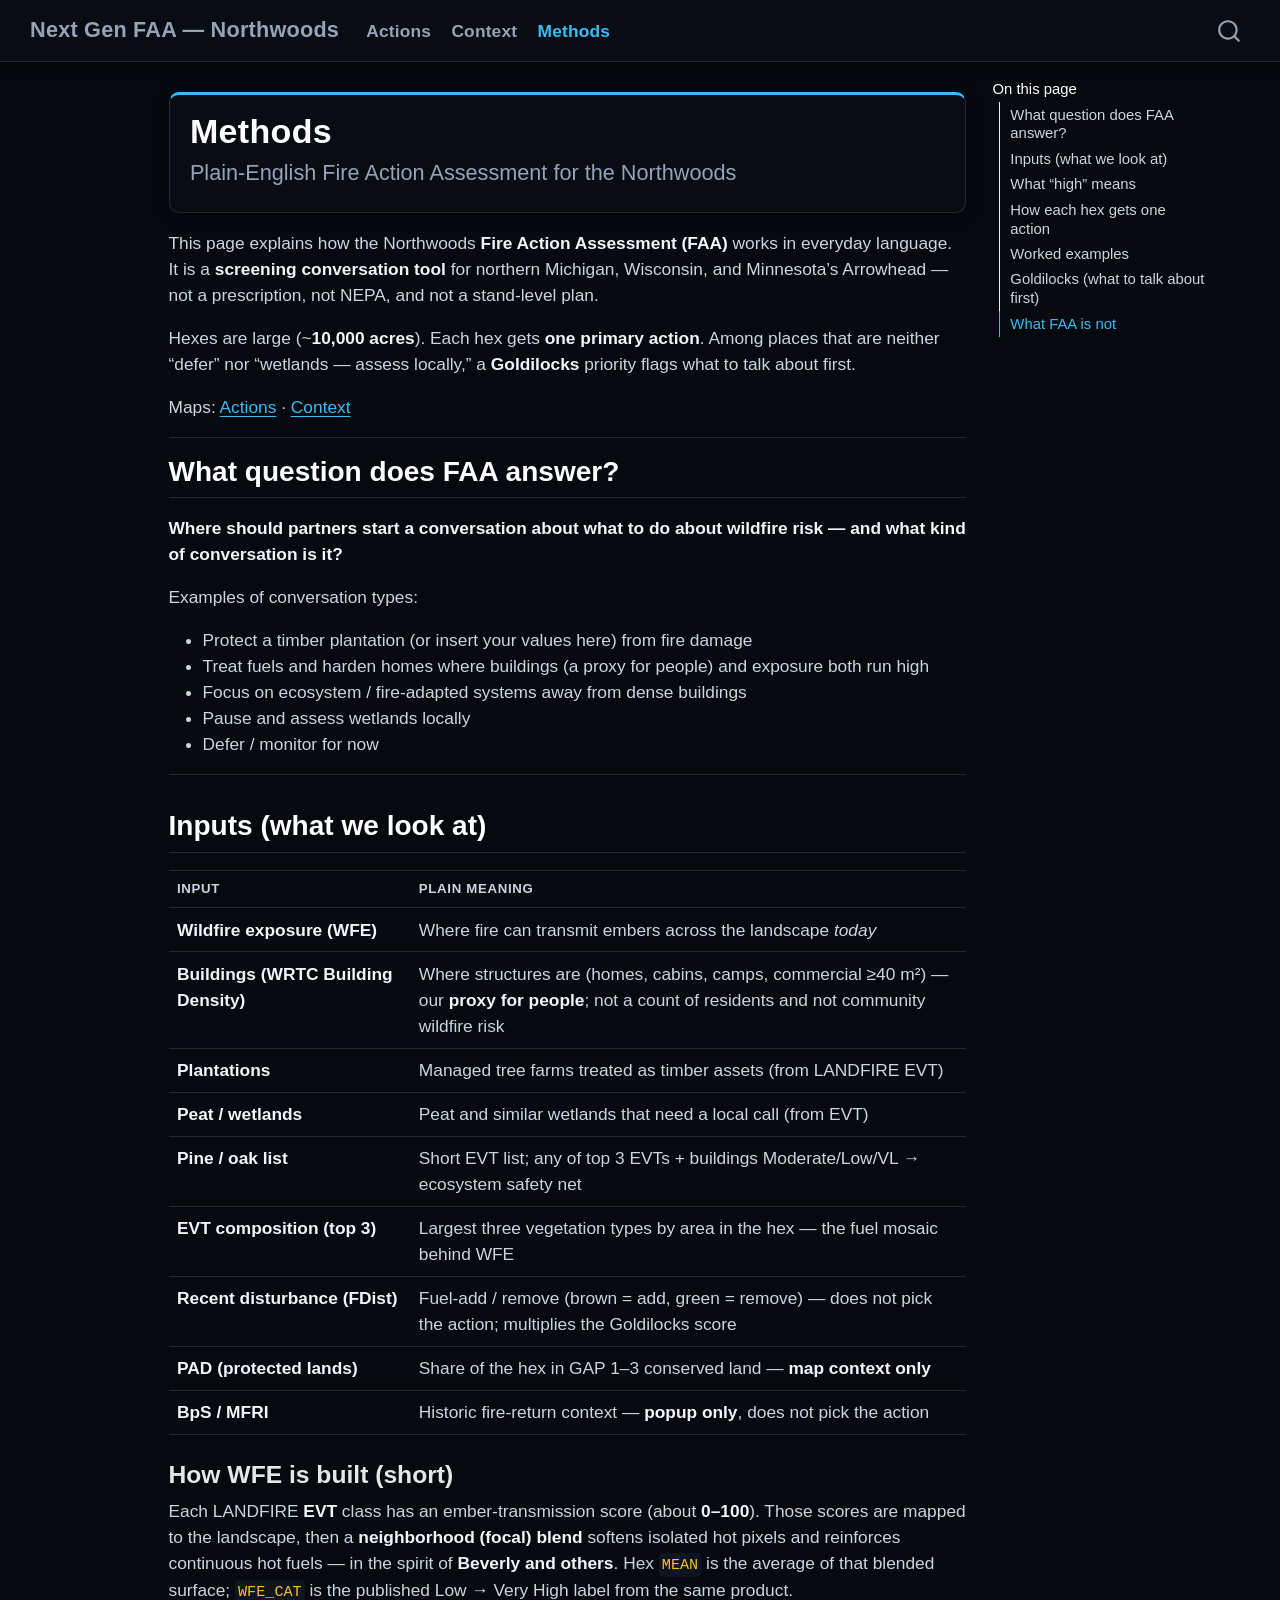
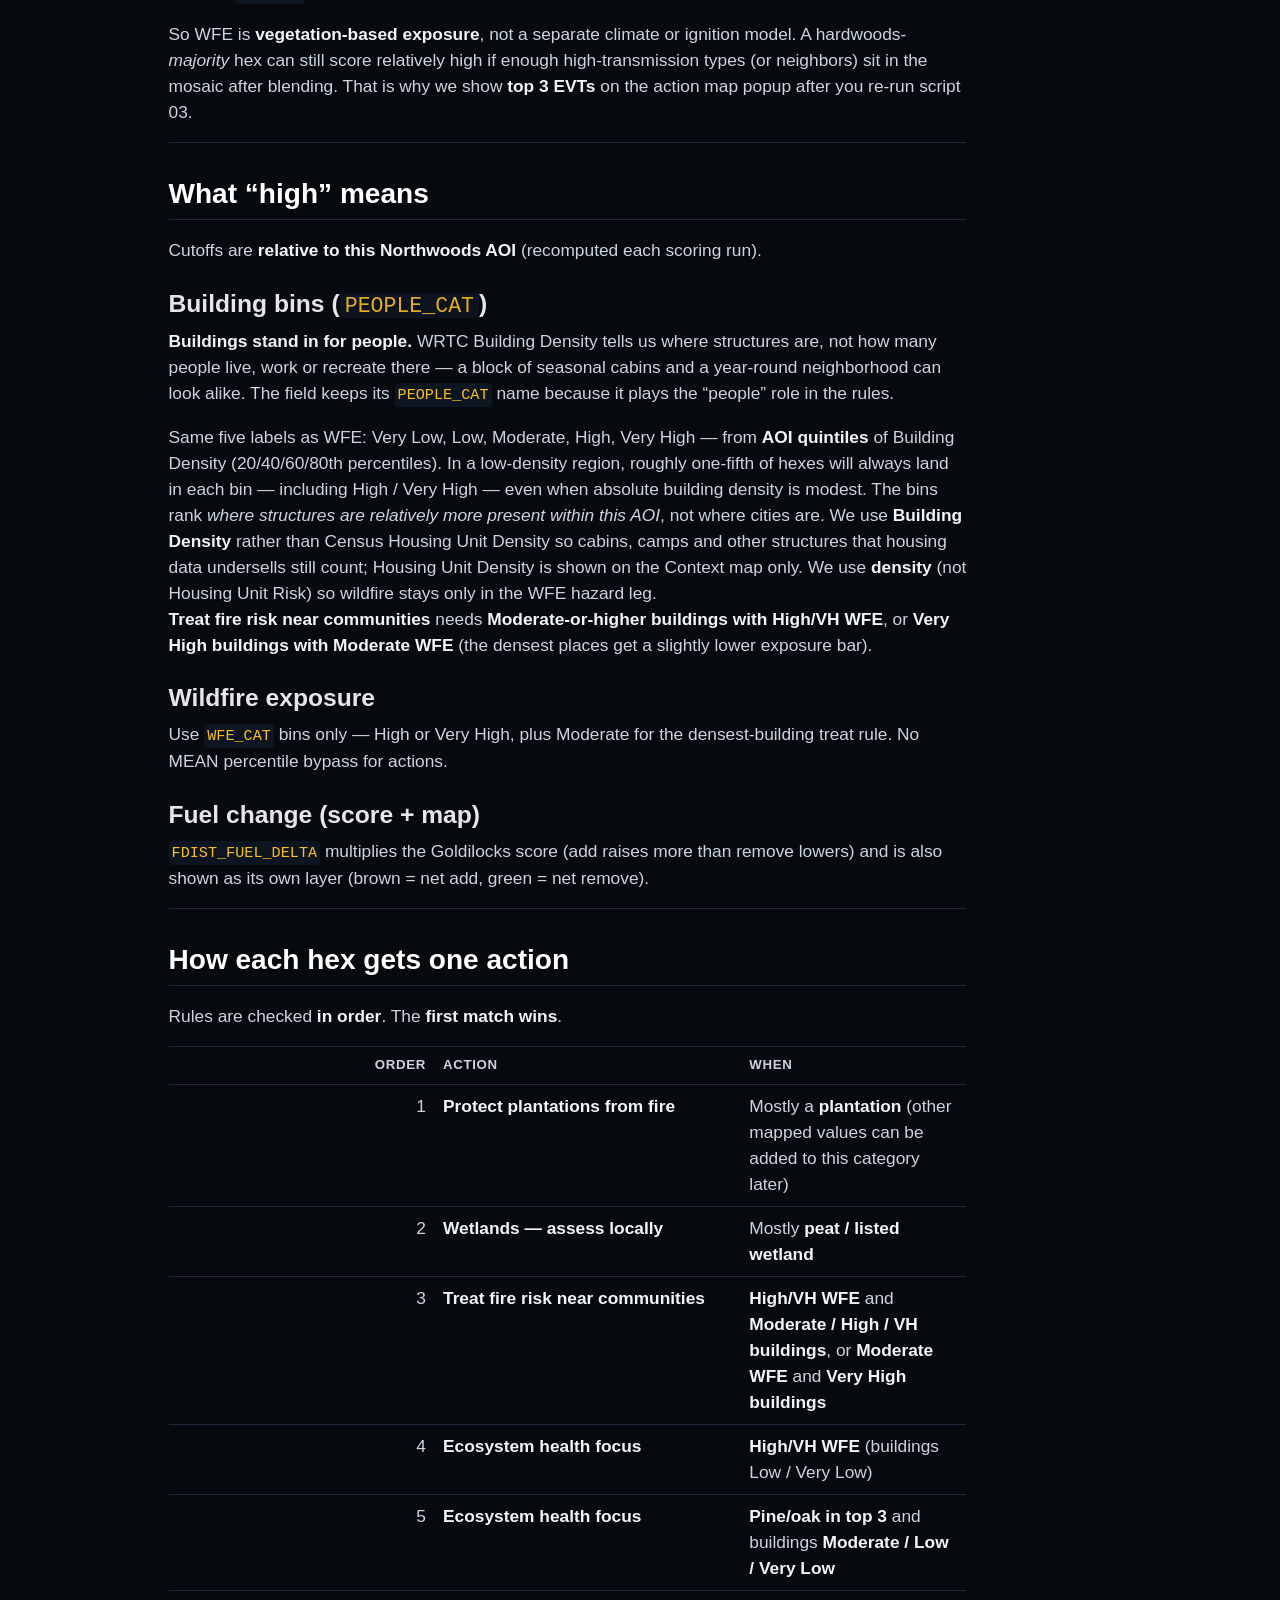
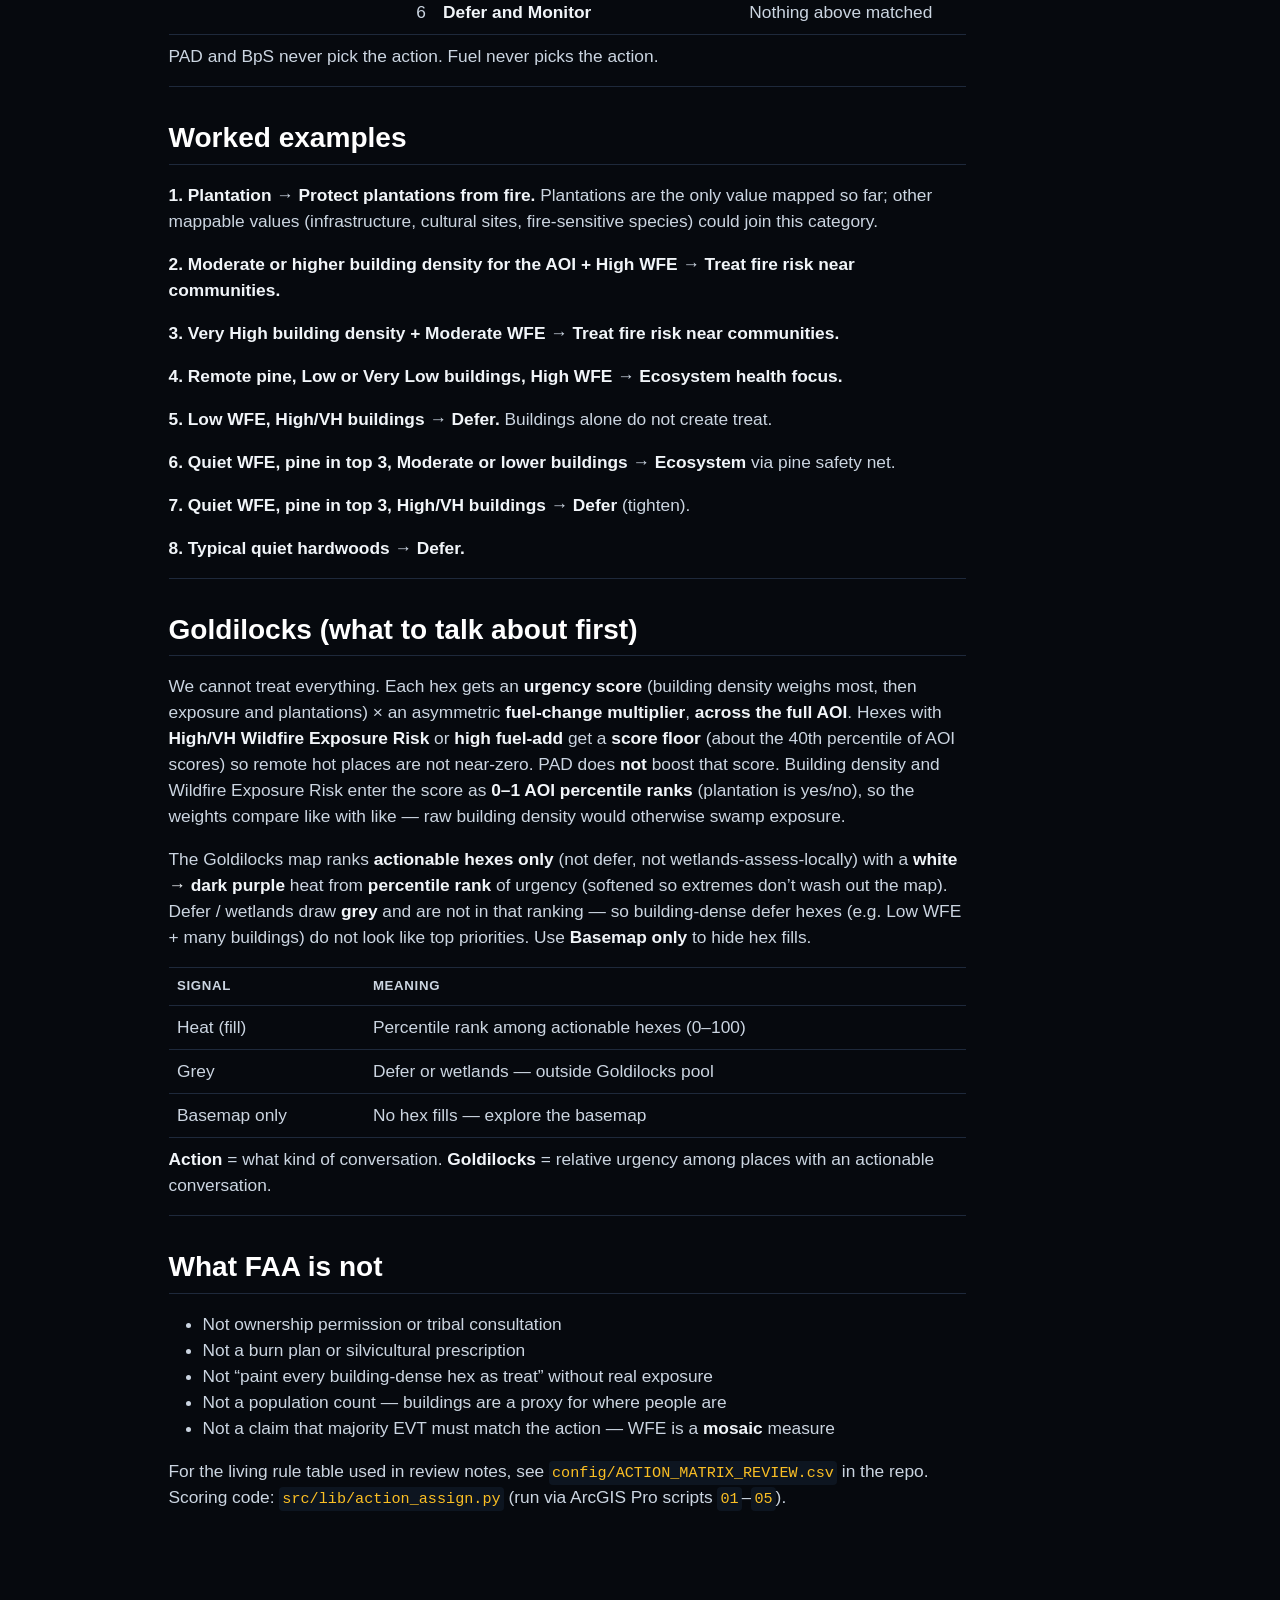
==== commit 7e896c2c: "Treat fire risk near communities: add High/VH WFE + Moderate buildings; Wooden Man Weather look + su" ====
--- a/docs/methods.html
+++ b/docs/methods.html
@@ -35,10 +35,10 @@
 <script src="site_libs/quarto-html/tippy.umd.min.js"></script>
 <script src="site_libs/quarto-html/anchor.min.js"></script>
 <link href="site_libs/quarto-html/tippy.css" rel="stylesheet">
-<link href="site_libs/quarto-html/quarto-syntax-highlighting-2f5df379a58b258e96c21c0638c20c03.css" rel="stylesheet" id="quarto-text-highlighting-styles">
+<link href="site_libs/quarto-html/quarto-syntax-highlighting-dark-b53751a350365c71b6c909e95f209ed1.css" rel="stylesheet" id="quarto-text-highlighting-styles">
 <script src="site_libs/bootstrap/bootstrap.min.js"></script>
 <link href="site_libs/bootstrap/bootstrap-icons.css" rel="stylesheet">
-<link href="site_libs/bootstrap/bootstrap-bfe3204ae6465dc13537b870931e3b84.min.css" rel="stylesheet" append-hash="true" id="quarto-bootstrap" data-mode="light">
+<link href="site_libs/bootstrap/bootstrap-1c4399fa823d7ebac2a5662ba207351f.min.css" rel="stylesheet" append-hash="true" id="quarto-bootstrap" data-mode="dark">
 <script id="quarto-search-options" type="application/json">{
   "location": "navbar",
   "copy-button": false,
@@ -160,9 +160,9 @@
 <ul>
 <li>Protect a timber plantation (or insert your values here) from fire damage<br>
 </li>
-<li>Treat fuels and homes where people and exposure both run high<br>
+<li>Treat fuels and harden homes where buildings (a proxy for people) and exposure both run high<br>
 </li>
-<li>Focus on ecosystem / fire-adapted systems away from dense housing<br>
+<li>Focus on ecosystem / fire-adapted systems away from dense buildings<br>
 </li>
 <li>Pause and assess wetlands locally<br>
 </li>
@@ -189,8 +189,8 @@
 <td>Where fire can transmit embers across the landscape <em>today</em></td>
 </tr>
 <tr class="even">
-<td><strong>People (WRTC Housing Unit Density)</strong></td>
-<td>Where Census housing is (incl.&nbsp;seasonal homes) — not community wildfire risk</td>
+<td><strong>Buildings (WRTC Building Density)</strong></td>
+<td>Where structures are (homes, cabins, camps, commercial ≥40 m²) — our <strong>proxy for people</strong>; not a count of residents and not community wildfire risk</td>
 </tr>
 <tr class="odd">
 <td><strong>Plantations</strong></td>
@@ -202,7 +202,7 @@
 </tr>
 <tr class="odd">
 <td><strong>Pine / oak list</strong></td>
-<td>Short EVT list; any of top 3 EVTs + people Moderate/Low/VL → ecosystem safety net</td>
+<td>Short EVT list; any of top 3 EVTs + buildings Moderate/Low/VL → ecosystem safety net</td>
 </tr>
 <tr class="even">
 <td><strong>EVT composition (top 3)</strong></td>
@@ -210,7 +210,7 @@
 </tr>
 <tr class="odd">
 <td><strong>Recent disturbance (FDist)</strong></td>
-<td>Fuel-add / remove — <strong>map layer only</strong> (brown = add, green = remove); not in score</td>
+<td>Fuel-add / remove (brown = add, green = remove) — does not pick the action; multiplies the Goldilocks score</td>
 </tr>
 <tr class="even">
 <td><strong>PAD (protected lands)</strong></td>
@@ -232,14 +232,15 @@
 <section id="what-high-means" class="level2">
 <h2 class="anchored" data-anchor-id="what-high-means">What “high” means</h2>
 <p>Cutoffs are <strong>relative to this Northwoods AOI</strong> (recomputed each scoring run).</p>
-<section id="people-bins-people_cat" class="level3">
-<h3 class="anchored" data-anchor-id="people-bins-people_cat">People bins (<code>PEOPLE_CAT</code>)</h3>
-<p>Same five labels as WFE: Very Low, Low, Moderate, High, Very High — from <strong>AOI quintiles</strong> of Housing Unit Density (20/40/60/80th percentiles). In a low-density region, roughly one-fifth of hexes will always land in each bin — including High / Very High — even when absolute home density is modest. The bins rank <em>where housing is relatively more present within this AOI</em>, not where cities are. We use <strong>density</strong> (not Housing Unit Risk) so wildfire stays only in the WFE hazard leg.<br>
-<strong>Treat for people</strong> still needs <strong>High or Very High</strong> people <strong>and</strong> High/VH WFE.</p>
+<section id="building-bins-people_cat" class="level3">
+<h3 class="anchored" data-anchor-id="building-bins-people_cat">Building bins (<code>PEOPLE_CAT</code>)</h3>
+<p><strong>Buildings stand in for people.</strong> WRTC Building Density tells us where structures are, not how many people live, work or recreate there — a block of seasonal cabins and a year-round neighborhood can look alike. The field keeps its <code>PEOPLE_CAT</code> name because it plays the “people” role in the rules.</p>
+<p>Same five labels as WFE: Very Low, Low, Moderate, High, Very High — from <strong>AOI quintiles</strong> of Building Density (20/40/60/80th percentiles). In a low-density region, roughly one-fifth of hexes will always land in each bin — including High / Very High — even when absolute building density is modest. The bins rank <em>where structures are relatively more present within this AOI</em>, not where cities are. We use <strong>Building Density</strong> rather than Census Housing Unit Density so cabins, camps and other structures that housing data undersells still count; Housing Unit Density is shown on the Context map only. We use <strong>density</strong> (not Housing Unit Risk) so wildfire stays only in the WFE hazard leg.<br>
+<strong>Treat fire risk near communities</strong> needs <strong>Moderate-or-higher buildings with High/VH WFE</strong>, or <strong>Very High buildings with Moderate WFE</strong> (the densest places get a slightly lower exposure bar).</p>
 </section>
 <section id="wildfire-exposure" class="level3">
 <h3 class="anchored" data-anchor-id="wildfire-exposure">Wildfire exposure</h3>
-<p>Use <strong><code>WFE_CAT</code> High or Very High</strong> only. No MEAN percentile bypass for actions.</p>
+<p>Use <strong><code>WFE_CAT</code></strong> bins only — High or Very High, plus Moderate for the densest-building treat rule. No MEAN percentile bypass for actions.</p>
 </section>
 <section id="fuel-change-score-map" class="level3">
 <h3 class="anchored" data-anchor-id="fuel-change-score-map">Fuel change (score + map)</h3>
@@ -266,8 +267,8 @@
 <tbody>
 <tr class="odd">
 <td style="text-align: right;">1</td>
-<td><strong>Value to protect from fire</strong></td>
-<td>Mostly a <strong>plantation</strong></td>
+<td><strong>Protect plantations from fire</strong></td>
+<td>Mostly a <strong>plantation</strong> (other mapped values can be added to this category later)</td>
 </tr>
 <tr class="even">
 <td style="text-align: right;">2</td>
@@ -276,18 +277,18 @@
 </tr>
 <tr class="odd">
 <td style="text-align: right;">3</td>
-<td><strong>Treat fire risk for people</strong></td>
-<td><strong>High/VH WFE</strong> and <strong>High/VH people</strong></td>
+<td><strong>Treat fire risk near communities</strong></td>
+<td><strong>High/VH WFE</strong> and <strong>Moderate / High / VH buildings</strong>, or <strong>Moderate WFE</strong> and <strong>Very High buildings</strong></td>
 </tr>
 <tr class="even">
 <td style="text-align: right;">4</td>
 <td><strong>Ecosystem health focus</strong></td>
-<td><strong>High/VH WFE</strong> (people not High/VH)</td>
+<td><strong>High/VH WFE</strong> (buildings Low / Very Low)</td>
 </tr>
 <tr class="odd">
 <td style="text-align: right;">5</td>
 <td><strong>Ecosystem health focus</strong></td>
-<td><strong>Pine/oak in top 3</strong> and people <strong>Moderate / Low / Very Low</strong></td>
+<td><strong>Pine/oak in top 3</strong> and buildings <strong>Moderate / Low / Very Low</strong></td>
 </tr>
 <tr class="even">
 <td style="text-align: right;">6</td>
@@ -301,19 +302,20 @@
 </section>
 <section id="worked-examples" class="level2">
 <h2 class="anchored" data-anchor-id="worked-examples">Worked examples</h2>
-<p><strong>1. Plantation</strong> → <strong>Value to protect from fire.</strong></p>
-<p><strong>2. Relativity High Home Density for the AOI (High/VH people) + High WFE</strong> → <strong>Treat fire risk for people.</strong></p>
-<p><strong>3. Remote pine, Moderate or lower people</strong> → <strong>Ecosystem health focus.</strong></p>
-<p><strong>4. Quiet WFE, High/VH people</strong> → <strong>Defer.</strong> Homes alone do not treat.</p>
-<p><strong>5. Quiet WFE, pine in top 3, Moderate or lower people</strong> → <strong>Ecosystem</strong> via pine safety net.</p>
-<p><strong>6. Quiet WFE, pine in top 3, High/VH people</strong> → <strong>Defer</strong> (tighten).</p>
-<p><strong>7. Typical quiet hardwoods</strong> → <strong>Defer.</strong></p>
+<p><strong>1. Plantation</strong> → <strong>Protect plantations from fire.</strong> Plantations are the only value mapped so far; other mappable values (infrastructure, cultural sites, fire-sensitive species) could join this category.</p>
+<p><strong>2. Moderate or higher building density for the AOI + High WFE</strong> → <strong>Treat fire risk near communities.</strong></p>
+<p><strong>3. Very High building density + Moderate WFE</strong> → <strong>Treat fire risk near communities.</strong></p>
+<p><strong>4. Remote pine, Low or Very Low buildings, High WFE</strong> → <strong>Ecosystem health focus.</strong></p>
+<p><strong>5. Low WFE, High/VH buildings</strong> → <strong>Defer.</strong> Buildings alone do not create treat.</p>
+<p><strong>6. Quiet WFE, pine in top 3, Moderate or lower buildings</strong> → <strong>Ecosystem</strong> via pine safety net.</p>
+<p><strong>7. Quiet WFE, pine in top 3, High/VH buildings</strong> → <strong>Defer</strong> (tighten).</p>
+<p><strong>8. Typical quiet hardwoods</strong> → <strong>Defer.</strong></p>
 <hr>
 </section>
 <section id="goldilocks-what-to-talk-about-first" class="level2">
 <h2 class="anchored" data-anchor-id="goldilocks-what-to-talk-about-first">Goldilocks (what to talk about first)</h2>
-<p>We cannot treat everything. Each hex gets an <strong>urgency score</strong> (homes weigh most, then exposure and plantations) × an asymmetric <strong>fuel-change multiplier</strong>, <strong>across the full AOI</strong>. Hexes with <strong>High/VH Wildfire Exposure Risk</strong> or <strong>high fuel-add</strong> get a <strong>score floor</strong> (about the 40th percentile of AOI scores) so remote hot places are not near-zero. PAD does <strong>not</strong> boost that score.</p>
-<p>The Goldilocks map ranks <strong>actionable hexes only</strong> (not defer, not wetlands-assess-locally) with a <strong>white → dark purple</strong> heat from <strong>percentile rank</strong> of urgency (softened so extremes don’t wash out the map). Defer / wetlands draw <strong>grey</strong> and are not in that ranking — so high-housing defer hexes (e.g.&nbsp;Moderate WFE + many homes) do not look like top priorities. Use <strong>Basemap only</strong> to hide hex fills.</p>
+<p>We cannot treat everything. Each hex gets an <strong>urgency score</strong> (building density weighs most, then exposure and plantations) × an asymmetric <strong>fuel-change multiplier</strong>, <strong>across the full AOI</strong>. Hexes with <strong>High/VH Wildfire Exposure Risk</strong> or <strong>high fuel-add</strong> get a <strong>score floor</strong> (about the 40th percentile of AOI scores) so remote hot places are not near-zero. PAD does <strong>not</strong> boost that score. Building density and Wildfire Exposure Risk enter the score as <strong>0–1 AOI percentile ranks</strong> (plantation is yes/no), so the weights compare like with like — raw building density would otherwise swamp exposure.</p>
+<p>The Goldilocks map ranks <strong>actionable hexes only</strong> (not defer, not wetlands-assess-locally) with a <strong>white → dark purple</strong> heat from <strong>percentile rank</strong> of urgency (softened so extremes don’t wash out the map). Defer / wetlands draw <strong>grey</strong> and are not in that ranking — so building-dense defer hexes (e.g.&nbsp;Low WFE + many buildings) do not look like top priorities. Use <strong>Basemap only</strong> to hide hex fills.</p>
 <table class="caption-top table">
 <thead>
 <tr class="header">
@@ -346,7 +348,9 @@
 </li>
 <li>Not a burn plan or silvicultural prescription<br>
 </li>
-<li>Not “paint every high-housing hex as treat” without High/VH exposure<br>
+<li>Not “paint every building-dense hex as treat” without real exposure<br>
+</li>
+<li>Not a population count — buildings are a proxy for where people are<br>
 </li>
 <li>Not a claim that majority EVT must match the action — WFE is a <strong>mosaic</strong> measure</li>
 </ul>
--- a/docs/site_libs/quarto-html/quarto-syntax-highlighting-dark-b53751a350365c71b6c909e95f209ed1.css
+++ b/docs/site_libs/quarto-html/quarto-syntax-highlighting-dark-b53751a350365c71b6c909e95f209ed1.css
@@ -0,0 +1,189 @@
+/* quarto syntax highlight colors */
+:root {
+  --quarto-hl-al-color: #f07178;
+  --quarto-hl-an-color: #d4d0ab;
+  --quarto-hl-at-color: #00e0e0;
+  --quarto-hl-bn-color: #d4d0ab;
+  --quarto-hl-bu-color: #abe338;
+  --quarto-hl-ch-color: #abe338;
+  --quarto-hl-co-color: #f8f8f2;
+  --quarto-hl-cv-color: #ffd700;
+  --quarto-hl-cn-color: #ffd700;
+  --quarto-hl-cf-color: #ffa07a;
+  --quarto-hl-dt-color: #ffa07a;
+  --quarto-hl-dv-color: #d4d0ab;
+  --quarto-hl-do-color: #f8f8f2;
+  --quarto-hl-er-color: #f07178;
+  --quarto-hl-ex-color: #00e0e0;
+  --quarto-hl-fl-color: #d4d0ab;
+  --quarto-hl-fu-color: #ffa07a;
+  --quarto-hl-im-color: #abe338;
+  --quarto-hl-in-color: #d4d0ab;
+  --quarto-hl-kw-color: #ffa07a;
+  --quarto-hl-op-color: #ffa07a;
+  --quarto-hl-ot-color: #00e0e0;
+  --quarto-hl-pp-color: #dcc6e0;
+  --quarto-hl-re-color: #00e0e0;
+  --quarto-hl-sc-color: #abe338;
+  --quarto-hl-ss-color: #abe338;
+  --quarto-hl-st-color: #abe338;
+  --quarto-hl-va-color: #00e0e0;
+  --quarto-hl-vs-color: #abe338;
+  --quarto-hl-wa-color: #dcc6e0;
+}
+
+/* other quarto variables */
+:root {
+  --quarto-font-monospace: SFMono-Regular, Menlo, Monaco, Consolas, "Liberation Mono", "Courier New", monospace;
+}
+
+code span.al {
+  background-color: #2a0f15;
+  font-weight: bold;
+  color: #f07178;
+}
+
+code span.an {
+  color: #d4d0ab;
+}
+
+code span.at {
+  color: #00e0e0;
+}
+
+code span.bn {
+  color: #d4d0ab;
+}
+
+code span.bu {
+  color: #abe338;
+}
+
+code span.ch {
+  color: #abe338;
+}
+
+code span.co {
+  font-style: italic;
+  color: #f8f8f2;
+}
+
+code span.cv {
+  color: #ffd700;
+}
+
+code span.cn {
+  color: #ffd700;
+}
+
+code span.cf {
+  font-weight: bold;
+  color: #ffa07a;
+}
+
+code span.dt {
+  color: #ffa07a;
+}
+
+code span.dv {
+  color: #d4d0ab;
+}
+
+code span.do {
+  color: #f8f8f2;
+}
+
+code span.er {
+  color: #f07178;
+  text-decoration: underline;
+}
+
+code span.ex {
+  font-weight: bold;
+  color: #00e0e0;
+}
+
+code span.fl {
+  color: #d4d0ab;
+}
+
+code span.fu {
+  color: #ffa07a;
+}
+
+code span.im {
+  color: #abe338;
+}
+
+code span.in {
+  color: #d4d0ab;
+}
+
+code span.kw {
+  font-weight: bold;
+  color: #ffa07a;
+}
+
+pre > code.sourceCode > span {
+  color: #f8f8f2;
+}
+
+code span {
+  color: #f8f8f2;
+}
+
+code.sourceCode > span {
+  color: #f8f8f2;
+}
+
+div.sourceCode,
+div.sourceCode pre.sourceCode {
+  color: #f8f8f2;
+}
+
+code span.op {
+  color: #ffa07a;
+}
+
+code span.ot {
+  color: #00e0e0;
+}
+
+code span.pp {
+  color: #dcc6e0;
+}
+
+code span.re {
+  background-color: #f8f8f2;
+  color: #00e0e0;
+}
+
+code span.sc {
+  color: #abe338;
+}
+
+code span.ss {
+  color: #abe338;
+}
+
+code span.st {
+  color: #abe338;
+}
+
+code span.va {
+  color: #00e0e0;
+}
+
+code span.vs {
+  color: #abe338;
+}
+
+code span.wa {
+  color: #dcc6e0;
+}
+
+.prevent-inlining {
+  content: "</";
+}
+
+/*# sourceMappingURL=ef095d06243fb944689b9469f3a5590a.css.map */
